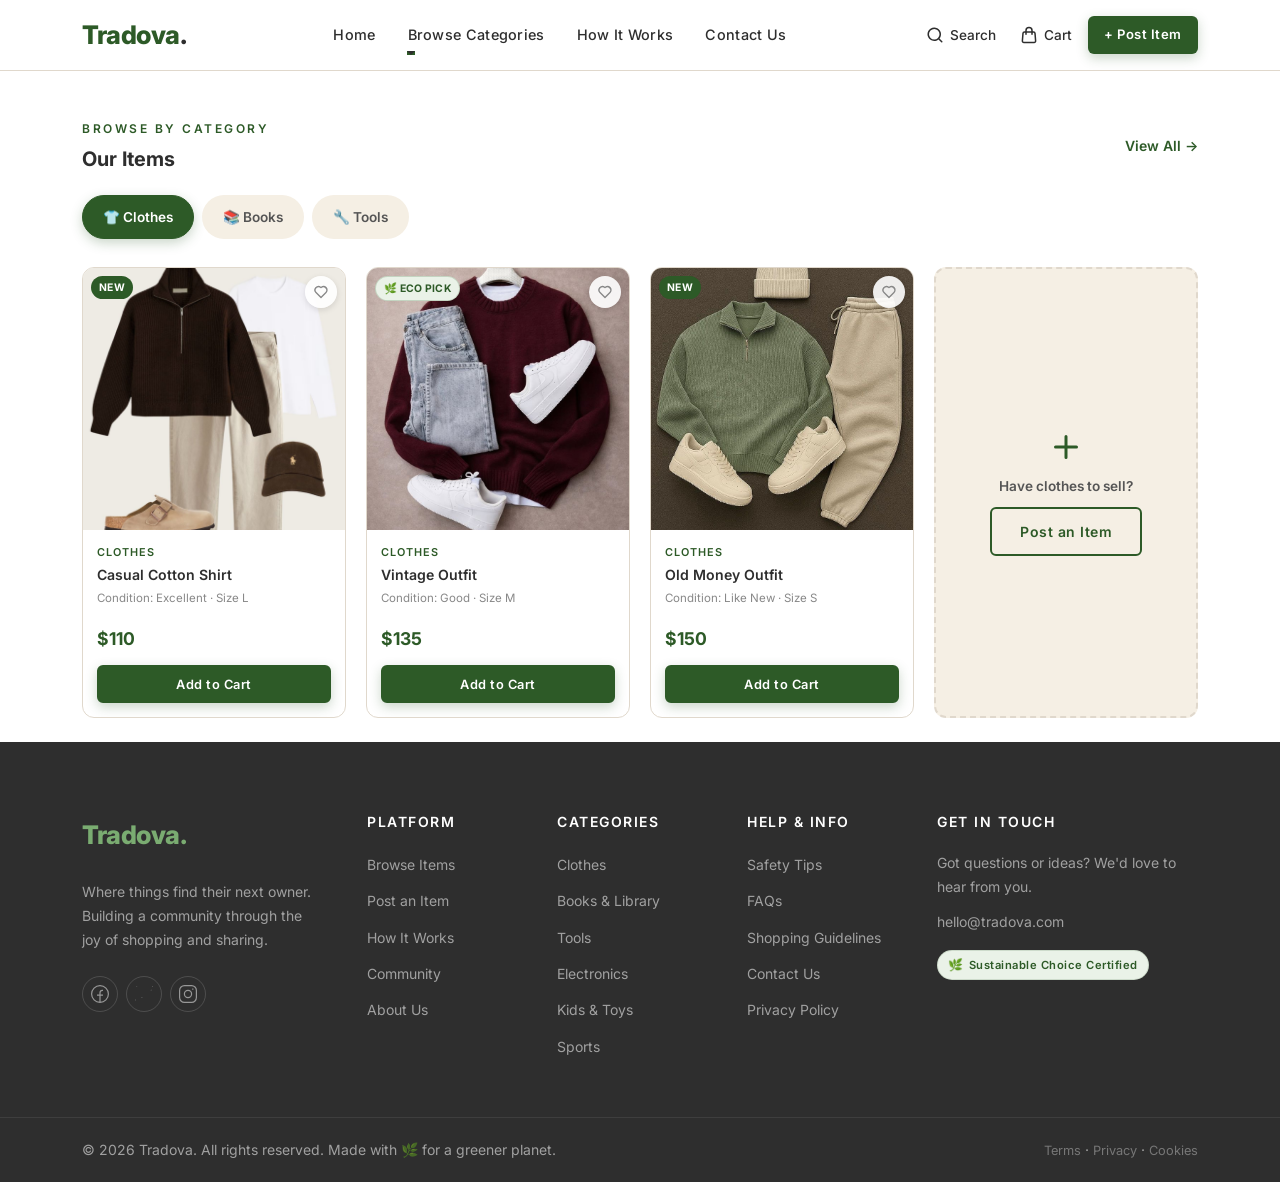
==== items.html @ 7592e333 "." ====
<!DOCTYPE html>
<html lang="en">

<head>
  <title>Tradova – Where Things Find Their Next Owner</title>
  <meta charset="utf-8">
  <meta http-equiv="X-UA-Compatible" content="IE=edge">
  <meta name="viewport" content="width=device-width, initial-scale=1.0">
  <meta name="format-detection" content="telephone=no">
  <meta name="description"
    content="Tradova is a community platform for swapping clothes, books, and tools. Don't throw it. Tradova it.">
  <meta name="keywords" content="swap, barter, trade, clothes, books, tools, sustainable, eco, community">
  <meta name="author" content="Tradova">

  <!-- Open Graph -->
  <meta property="og:title" content="Tradova – Where Things Find Their Next Owner">
  <meta property="og:description"
    content="Community-driven platform for swapping items. Reduce waste, save money, find your next favourite thing.">
  <meta property="og:type" content="website">

  <!-- Bootstrap -->
  <link href="https://cdn.jsdelivr.net/npm/bootstrap@5.3.0-alpha3/dist/css/bootstrap.min.css" rel="stylesheet"
    integrity="sha384-KK94CHFLLe+nY2dmCWGMq91rCGa5gtU4mk92HdvYe+M/SXH301p5ILy+dN9+nJOZ" crossorigin="anonymous">

  <!-- Vendor & Swiper -->
  <link rel="stylesheet" type="text/css" href="css/vendor.css">
  <link rel="stylesheet" href="https://cdn.jsdelivr.net/npm/swiper@9/swiper-bundle.min.css" />

  <!-- Google Fonts -->
  <link rel="preconnect" href="https://fonts.googleapis.com">
  <link rel="preconnect" href="https://fonts.gstatic.com" crossorigin>
  <link href="https://fonts.googleapis.com/css2?family=Inter:wght@300;400;500;600;700;800&display=swap"
    rel="stylesheet">

  <!-- Tradova Styles -->
  <link rel="stylesheet" type="text/css" href="style.css">
</head>

<body class="homepage">

  <!-- ===== SVG SPRITE ===== -->
  <svg xmlns="http://www.w3.org/2000/svg" style="display: none;">
    <defs>
      <symbol id="shirt" viewBox="0 0 24 24">
        <path fill="currentColor" d="M11 20H8v-9.5L6.5 13L5 11.5L9 6h6l4 5.5l-1.5 1.5L16 10.5V20h-3v-5h-2v5Z"/>
      </symbol>
      <symbol id="book" viewBox="0 0 24 24">
        <path fill="currentColor" d="M6 22q-.825 0-1.412-.587T4 20V4q0-.825.588-1.412T6 2h14v16H6q-.425 0-.712.288T5 19q0 .425.288.713T6 20h14v2H6Z"/>
      </symbol>
      <symbol id="tool" viewBox="0 0 24 24">
        <path fill="currentColor" d="M19.92 12.08L15 17L12.58 14.58L10 17.17v2.83l-4 4l-4-4l4-4h2.83l2.59-2.59L8.92 10.92a4.986 4.986 0 0 1-5.63-7.55A4.978 4.978 0 0 1 10.92 4.08l-2 2L10 7.17l1.08-1.08l2 2l-2 2l3.42 3.42l4.92-4.92A4.986 4.986 0 0 1 20.63 2.08a4.978 4.978 0 0 1-5.55 7.55l2 2l1.08-1.08l2 2l-1.08 1.08l2 2l-1.16 1.16Z"/>
      </symbol>
      <symbol id="instagram" viewBox="0 0 15 15">
        <path fill="none" stroke="currentColor"
          d="M11 3.5h1M4.5.5h6a4 4 0 0 1 4 4v6a4 4 0 0 1-4 4h-6a4 4 0 0 1-4-4v-6a4 4 0 0 1 4-4Zm3 10a3 3 0 1 1 0-6a3 3 0 0 1 0 6Z" />
      </symbol>
      <symbol id="facebook" viewBox="0 0 15 15">
        <path fill="none" stroke="currentColor"
          d="M7.5 14.5a7 7 0 1 1 0-14a7 7 0 0 1 0 14Zm0 0v-8a2 2 0 0 1 2-2h.5m-5 4h5" />
      </symbol>
      <symbol id="twitter" viewBox="0 0 15 15">
        <path fill="currentColor"
          d="m14.478 1.5.5-.033a.5.5 0 0 0-.871-.301l.371.334Zm-.498 2.959a.5.5 0 1 0-1 0h1Zm-6.49.082h-.5h.5Zm0 .959h.5h-.5Zm-6.99 7V12a.5.5 0 0 0-.278.916L.5 12.5Zm.998-11 .469-.175a.5.5 0 0 0-.916-.048l.447.223Zm3.994 9 .354.353a.5.5 0 0 0-.195-.827l-.159.474Z" />
      </symbol>
      <symbol id="heart" viewBox="0 0 24 24">
        <path fill="currentColor"
          d="M20.16 4.61A6.27 6.27 0 0 0 12 4a6.27 6.27 0 0 0-8.16 9.48l7.45 7.45a1 1 0 0 0 1.42 0l7.45-7.45a6.27 6.27 0 0 0 0-8.87Zm-1.41 7.46L12 18.81l-6.75-6.74a4.28 4.28 0 0 1 3-7.3a4.25 4.25 0 0 1 3 1.25a1 1 0 0 0 1.42 0a4.27 4.27 0 0 1 6 6.05Z" />
      </symbol>
      <symbol id="search" viewBox="0 0 24 24">
        <path fill="currentColor"
          d="M21.71 20.29L18 16.61A9 9 0 1 0 16.61 18l3.68 3.68a1 1 0 0 0 1.42 0a1 1 0 0 0 0-1.39ZM11 18a7 7 0 1 1 7-7a7 7 0 0 1-7 7Z" />
      </symbol>
      <symbol id="user" viewBox="0 0 24 24">
        <path fill="currentColor"
          d="M15.71 12.71a6 6 0 1 0-7.42 0a10 10 0 0 0-6.22 8.18a1 1 0 0 0 2 .22a8 8 0 0 1 15.9 0a1 1 0 0 0 1 .89h.11a1 1 0 0 0 .88-1.1a10 10 0 0 0-6.25-8.19ZM12 12a4 4 0 1 1 4-4a4 4 0 0 1-4 4Z" />
      </symbol>
      <symbol id="message" viewBox="0 0 24 24">
        <path fill="currentColor"
          d="M19 2H5a3 3 0 0 0-3 3v14a3 3 0 0 0 3 3h14a3 3 0 0 0 3-3V5a3 3 0 0 0-3-3Zm1 17a1 1 0 0 1-1 1H5a1 1 0 0 1-1-1V5a1 1 0 0 1 1-1h14a1 1 0 0 1 1 1Zm-5-9H9a1 1 0 0 0 0 2h6a1 1 0 0 0 0-2Zm-3 4H9a1 1 0 0 0 0 2h3a1 1 0 0 0 0-2Z" />
      </symbol>
      <symbol id="home" viewBox="0 0 24 24">
        <path fill="currentColor"
          d="M10 19v-5h4v5c0 .55.45 1 1 1h3c.55 0 1-.45 1-1v-7h1.7c.46 0 .68-.57.33-.87L12.67 3.6c-.38-.34-.96-.34-1.34 0l-8.36 7.53c-.34.3-.13.87.33.87H5v7c0 .55.45 1 1 1h3c.55 0 1-.45 1-1Z" />
      </symbol>
      <symbol id="plus" viewBox="0 0 24 24">
        <path fill="currentColor"
          d="M19 11h-6V5a1 1 0 0 0-2 0v6H5a1 1 0 0 0 0 2h6v6a1 1 0 0 0 2 0v-6h6a1 1 0 0 0 0-2Z" />
      </symbol>
      <symbol id="arrow-left" viewBox="0 0 24 24">
        <path fill="currentColor"
          d="M17 11H9.41l3.3-3.29a1 1 0 1 0-1.42-1.42l-5 5a1 1 0 0 0-.21.33a1 1 0 0 0 0 .76a1 1 0 0 0 .21.33l5 5a1 1 0 0 0 1.42 0a1 1 0 0 0 0-1.42L9.41 13H17a1 1 0 0 0 0-2Z" />
      </symbol>
      <symbol id="arrow-right" viewBox="0 0 24 24">
        <path fill="currentColor"
          d="M17.92 11.62a1 1 0 0 0-.21-.33l-5-5a1 1 0 0 0-1.42 1.42l3.3 3.29H7a1 1 0 0 0 0 2h7.59l-3.3 3.29a1 1 0 0 0 0 1.42a1 1 0 0 0 1.42 0l5-5a1 1 0 0 0 .21-.33a1 1 0 0 0 0-.76Z" />
      </symbol>
      <symbol id="leaf" viewBox="0 0 24 24">
        <path fill="currentColor"
          d="M17 8C8 10 5.9 16.17 3.82 19.9a1 1 0 0 0 1.72 1 19.57 19.57 0 0 1 1.47-2.88C8.18 15.9 10.38 14 15 14c0 0-5 1-7 4 0 0 9-1 11-9 0 0-1 6-7 8 0 0 9-1 9-10S17 8 17 8Z" />
      </symbol>
      <symbol id="recycle" viewBox="0 0 24 24">
        <path fill="currentColor"
          d="M12 2C6.48 2 2 6.48 2 12s4.48 10 10 10 10-4.48 10-10S17.52 2 12 2zm-1 14H9l3-3.5L9 9h2l2 2.5L11 9h2l3 3.5-3 3.5h-2l2-2.5L11 16z" />
      </symbol>
      <symbol id="swap" viewBox="0 0 24 24">
        <path fill="currentColor" d="M7 16V4m0 0L3 8m4-4l4 4M17 8v12m0 0l4-4m-4 4l-4-4" stroke="currentColor"
          stroke-width="2" stroke-linecap="round" stroke-linejoin="round" fill="none" />
      </symbol>
      <symbol id="check" viewBox="0 0 24 24">
        <path fill="currentColor"
          d="M18.71 7.21a1 1 0 0 0-1.42 0l-7.45 7.46l-3.13-3.14A1 1 0 1 0 5.29 13l3.84 3.84a1 1 0 0 0 1.42 0l8.16-8.16a1 1 0 0 0 0-1.47Z" />
      </symbol>
      <symbol id="play" viewBox="0 0 24 24">
        <path fill="currentColor"
          d="M5.669 4.76a1.469 1.469 0 0 1 2.04-1.177c1.062.454 3.442 1.533 6.462 3.276c3.021 1.744 5.146 3.267 6.069 3.958c.788.591.79 1.763.001 2.356c-.914.687-3.013 2.19-6.07 3.956c-3.06 1.766-5.412 2.832-6.464 3.28c-.906.387-1.92-.2-2.038-1.177c-.138-1.142-.396-3.735-.396-7.237c0-3.5.257-6.092.396-7.235Z" />
      </symbol>
      <symbol id="star-solid" viewBox="0 0 15 15">
        <path fill="currentColor"
          d="M7.953 3.788a.5.5 0 0 0-.906 0L6.08 5.85l-2.154.33a.5.5 0 0 0-.283.843l1.574 1.613l-.373 2.284a.5.5 0 0 0 .736.518l1.92-1.063l1.921 1.063a.5.5 0 0 0 .736-.519l-.373-2.283l1.574-1.613a.5.5 0 0 0-.283-.844L8.921 5.85l-.968-2.062Z" />
      </symbol>
      <symbol id="calendar" viewBox="0 0 24 24">
        <path fill="currentColor"
          d="M19 4h-2V3a1 1 0 0 0-2 0v1H9V3a1 1 0 0 0-2 0v1H5a3 3 0 0 0-3 3v12a3 3 0 0 0 3 3h14a3 3 0 0 0 3-3V7a3 3 0 0 0-3-3Zm1 15a1 1 0 0 1-1 1H5a1 1 0 0 1-1-1v-7h16Zm0-9H4V7a1 1 0 0 1 1-1h2v1a1 1 0 0 0 2 0V6h6v1a1 1 0 0 0 2 0V6h2a1 1 0 0 1 1 1Z" />
      </symbol>
      <symbol id="gift" viewBox="0 0 24 24">
        <g fill="none" stroke="currentColor" stroke-linecap="round" stroke-linejoin="round" stroke-width="2">
          <rect width="18" height="14" x="3" y="8" rx="2" />
          <path d="M12 5a3 3 0 1 0-3 3m6 0a3 3 0 1 0-3-3m0 0v17m9-7H3" />
        </g>
      </symbol>
      <symbol id="arrow-cycle" viewBox="0 0 24 24">
        <g fill="none" stroke="currentColor" stroke-linecap="round" stroke-linejoin="round" stroke-width="2">
          <path
            d="M22 12c0 6-4.39 10-9.806 10C7.792 22 4.24 19.665 3 16m-1-4C2 6 6.39 2 11.806 2C16.209 2 19.76 4.335 21 8" />
          <path d="m7 17l-4-1l-1 4M17 7l4 1l1-4" />
        </g>
      </symbol>
      <symbol id="shopping-bag" viewBox="0 0 24 24">
        <g fill="none" stroke="currentColor" stroke-linecap="round" stroke-linejoin="round" stroke-width="2">
          <path
            d="M3.977 9.84A2 2 0 0 1 5.971 8h12.058a2 2 0 0 1 1.994 1.84l.803 10A2 2 0 0 1 18.833 22H5.167a2 2 0 0 1-1.993-2.16l.803-10Z" />
          <path d="M16 11V6a4 4 0 0 0-4-4v0a4 4 0 0 0-4 4v5" />
        </g>
      </symbol>
    </defs>
  </svg>

  <!-- ===== PRELOADER ===== -->
  <div class="preloader"></div>

  <!-- ===== SEARCH POPUP ===== -->
  <div class="search-popup" id="searchPopup">
    <div class="search-popup-container">
      <form role="search" method="get" class="form-group" action="">
        <input type="search" id="search-form" class="form-control border-0 border-bottom"
          placeholder="What are you looking to buy today?" value="" name="s" />
        <button type="submit" class="search-submit border-0 position-absolute bg-transparent"
          style="top:50%;right:0;transform:translateY(-50%);">
          <svg width="22" height="22" viewBox="0 0 24 24">
            <use xlink:href="#search"></use>
          </svg>
        </button>
      </form>
      <h5 class="cat-list-title">Browse Categories</h5>
      <ul class="cat-list">
        <li class="cat-list-item"><a href="#" title="Apparel">clothes</a></li>
        <li class="cat-list-item"><a href="#" title="Books">Books</a></li>
        <li class="cat-list-item"><a href="#" title="Tools">Tools</a></li>
        <li class="cat-list-item"><a href="#" title="Electronics">Electronics</a></li>
        <li class="cat-list-item"><a href="#" title="Kids">Kids</a></li>
        <li class="cat-list-item"><a href="#" title="Sports">Sports</a></li>
      </ul>
    </div>
  </div>

  <!-- ===== SHOPPING CART PANEL ===== -->
  <div class="offcanvas offcanvas-end" data-bs-scroll="true" tabindex="-1" id="offcanvasCart" aria-labelledby="cartLabel">
    <div class="offcanvas-header border-bottom">
      <div>
        <h5 class="mb-0" id="cartLabel" style="font-weight:700;color:#2E2E2E;">My Cart</h5>
        <p style="font-size:0.75rem;color:#888;margin:2px 0 0;">Items you've added</p>
      </div>
      <button type="button" class="btn-close" data-bs-dismiss="offcanvas" aria-label="Close"></button>
    </div>
    <div class="offcanvas-body d-flex flex-column" style="gap:0;">

      <!-- Empty state -->
      <div id="cart-empty" style="flex:1;display:flex;flex-direction:column;align-items:center;justify-content:center;text-align:center;padding:2rem;">
        <div style="width:64px;height:64px;background:#EAF2E8;border-radius:50%;display:flex;align-items:center;justify-content:center;margin-bottom:1rem;">
          <svg width="28" height="28" viewBox="0 0 24 24" style="color:#2D5A27;"><use xlink:href="#shopping-bag"></use></svg>
        </div>
        <p style="font-weight:600;color:#2E2E2E;margin:0;">Your cart is empty</p>
        <p style="font-size:0.85rem;color:#888;margin-top:0.25rem;">Add items from the listings below</p>
      </div>

      <!-- Cart items list -->
      <ul class="list-group mb-3" id="cart-items-list" style="display:none;"></ul>

      <!-- Cart footer -->
      <div id="cart-footer" style="display:none;border-top:1px solid #E0D8CC;padding-top:1rem;margin-top:auto;">
        <div class="d-flex justify-content-between align-items-center mb-3">
          <span style="font-weight:600;color:#2E2E2E;font-size:0.95rem;">Total</span>
          <span id="cart-total" style="font-weight:700;color:#2D5A27;font-size:1.1rem;">$0.00</span>
        </div>
        <button class="btn btn-primary w-100" id="checkout-btn">Proceed to Checkout</button>
        <button class="btn btn-beige w-100 mt-2" id="clear-cart-btn">Clear Cart</button>
      </div>
    </div>
  </div>

  <!-- ===== NAVBAR ===== -->
  <nav class="navbar navbar-expand-lg" id="mainNav">
    <div class="container">
      <div class="row justify-content-between align-items-center w-100 g-0">

        <!-- Logo -->
        <div class="col-auto">
          <a class="navbar-brand" href="index.html" aria-label="Tradova Home">
            Tradova<span>.</span>
          </a>
        </div>

        <!-- Mobile: right-side icons + toggler -->
        <div class="col-auto d-flex d-lg-none align-items-center gap-2">
          <button class="nav-action-btn" id="searchBtn" aria-label="Search">
            <svg width="20" height="20" viewBox="0 0 24 24">
              <use xlink:href="#search"></use>
            </svg>
          </button>
          <button class="nav-action-btn" data-bs-toggle="offcanvas" data-bs-target="#offcanvasCart"
            aria-controls="offcanvasCart" aria-label="Cart">
            <svg width="20" height="20" viewBox="0 0 24 24">
              <use xlink:href="#shopping-bag"></use>
            </svg>
            <span id="cart-count-mobile" style="background:#2D5A27;color:white;border-radius:99px;padding:0 5px;font-size:0.65rem;font-weight:700;display:none;">0</span>
          </button>
          <button class="navbar-toggler border-0" type="button" data-bs-toggle="offcanvas"
            data-bs-target="#offcanvasNavbar" aria-controls="offcanvasNavbar" aria-label="Toggle navigation">
            <span class="navbar-toggler-icon"></span>
          </button>
        </div>

        <!-- Desktop nav links -->
        <div class="col-auto d-none d-lg-block">
          <div class="offcanvas offcanvas-end" tabindex="-1" id="offcanvasNavbar"
            aria-labelledby="offcanvasNavbarLabel">
            <div class="offcanvas-header">
              <h5 class="offcanvas-title" id="offcanvasNavbarLabel">Tradova</h5>
              <button type="button" class="btn-close" data-bs-dismiss="offcanvas" aria-label="Close"></button>
            </div>
            <div class="offcanvas-body">
              <ul class="navbar-nav justify-content-center flex-grow-1 gap-1 gap-lg-4">
                <li class="nav-item">
                  <a class="nav-link active" href="index.html#billboard" id="nav-home">Home</a>
                </li>
                <li class="nav-item dropdown">
                  <a class="nav-link dropdown-toggle" href="index.html#categories" id="dropdownBrowse" data-bs-toggle="dropdown"
                    aria-haspopup="true" aria-expanded="false">Browse Categories</a>
                  <ul class="dropdown-menu" aria-labelledby="dropdownBrowse">
                    <li><a href="#products" class="dropdown-item" onclick="document.getElementById('tab-clothes')?.click()"><svg width="16" height="16" viewBox="0 0 24 24" class="me-2"><use xlink:href="#shirt"></use></svg>Clothes</a></li>
                    <li><a href="#products" class="dropdown-item" onclick="document.getElementById('tab-books')?.click()"><svg width="16" height="16" viewBox="0 0 24 24" class="me-2"><use xlink:href="#book"></use></svg>Books</a></li>
                    <li><a href="#products" class="dropdown-item" onclick="document.getElementById('tab-tools')?.click()"><svg width="16" height="16" viewBox="0 0 24 24" class="me-2"><use xlink:href="#tool"></use></svg>Tools</a></li>
                  </ul>
                </li>
                <li class="nav-item">
                  <a class="nav-link" href="index.html#how-it-works" id="nav-how">How It Works</a>
                </li>
                <li class="nav-item">
                  <a class="nav-link" href="#footer" id="nav-about">Contact Us</a>
                </li>
              </ul>
            </div>
          </div>
        </div>

        <!-- Desktop: Nav Actions -->
        <div class="col-auto d-none d-lg-flex align-items-center gap-2">
          <button class="nav-action-btn" id="searchBtnDesktop" aria-label="Search items">
            <svg width="18" height="18" viewBox="0 0 24 24">
              <use xlink:href="#search"></use>
            </svg>
            Search
          </button>
          <button class="nav-action-btn" data-bs-toggle="offcanvas" data-bs-target="#offcanvasCart"
            aria-controls="offcanvasCart" aria-label="Cart">
            <svg width="18" height="18" viewBox="0 0 24 24">
              <use xlink:href="#shopping-bag"></use>
            </svg>
            Cart <span id="cart-count-badge"
              style="background:#2D5A27;color:white;border-radius:99px;padding:1px 7px;font-size:0.65rem;font-weight:700;display:none;">0</span>
          </button>

          <button class="btn btn-primary btn-sm" id="post-item-nav-btn" data-bs-toggle="modal" data-bs-target="#postItemModal"
            style="font-size:0.82rem;padding:8px 16px;min-height:38px;border:none;">
            + Post Item
          </button>
        </div>

      </div>
    </div>
  </nav>

  <!-- ======================================================
       PRODUCTS — TABBED GRID
  ======================================================= -->
  <section id="products" class="products-section py-5">
    <div class="container">

      <!-- Header -->
      <div class="section-header-row mb-4" data-aos="fade-up">
        <div>
          <span class="section-label">Browse by Category</span>
          <h4 class="mb-0">Our Items</h4>
        </div>
        <a href="#" class="btn-link" id="view-all-products-btn">View All</a>
      </div>

      <!-- Category Tabs -->
      <div class="product-tabs" data-aos="fade-up" data-aos-delay="80">
        <button class="product-tab active" data-tab="clothes" id="tab-clothes">👕 Clothes</button>
        <button class="product-tab" data-tab="books" id="tab-books">📚 Books</button>
        <button class="product-tab" data-tab="tools" id="tab-tools">🔧 Tools</button>
      </div>

      <!-- ── CLOTHES ── -->
      <div class="products-grid tab-content active" id="tab-content-clothes" data-aos="fade-up" data-aos-delay="120">
        <div class="product-card">
          <div class="product-card-img">
            <img src="images/Clothes/banner-image-1.jpg" alt="Clothes item 1">
            <button class="btn-icon btn-wishlist" aria-label="Save"><svg width="16" height="16" viewBox="0 0 24 24"><use xlink:href="#heart"></use></svg></button>
            <span class="item-badge">New</span>
          </div>
          <div class="product-card-body">
            <span class="item-category">Clothes</span>
            <h6 class="product-title">Casual Cotton Shirt</h6>
            <span class="item-condition">Condition: Excellent · Size L</span>
            <strong style="color:var(--color-green); font-size: 1.1rem; margin: 0.25rem 0 0.5rem; display: block;">$110</strong>
            <button class="btn btn-primary btn-sm w-100 add-to-cart-btn"
              data-name="Casual Cotton Shirt" data-category="Clothes" data-price="110"
              data-img="images/Clothes/banner-image-1.jpg">Add to Cart</button>
          </div>
        </div>

        <div class="product-card">
          <div class="product-card-img">
            <img src="images/Clothes/1cecf33ee0278c3bf6f7718e0228cd1a.jpg" alt="Clothes item 2">
            <button class="btn-icon btn-wishlist" aria-label="Save"><svg width="16" height="16" viewBox="0 0 24 24"><use xlink:href="#heart"></use></svg></button>
            <span class="item-badge eco">🌿 Eco Pick</span>
          </div>
          <div class="product-card-body">
            <span class="item-category">Clothes</span>
            <h6 class="product-title">Vintage Outfit</h6>
            <span class="item-condition">Condition: Good · Size M</span>
            <strong style="color:var(--color-green); font-size: 1.1rem; margin: 0.25rem 0 0.5rem; display: block;">$135</strong>
            <button class="btn btn-primary btn-sm w-100 add-to-cart-btn"
              data-name="Vintage Jacket" data-category="Clothes" data-price="135"
              data-img="images/Clothes/1cecf33ee0278c3bf6f7718e0228cd1a.jpg">Add to Cart</button>
          </div>
        </div>

        <div class="product-card">
          <div class="product-card-img">
            <img src="images/Clothes/6b15f3ded429f410e5475d7496b6fc37.jpg" alt="Clothes item 3">
            <button class="btn-icon btn-wishlist" aria-label="Save"><svg width="16" height="16" viewBox="0 0 24 24"><use xlink:href="#heart"></use></svg></button>
            <span class="item-badge">New</span>
          </div>
          <div class="product-card-body">
            <span class="item-category">Clothes</span>
            <h6 class="product-title"> Old Money Outfit</h6>
            <span class="item-condition">Condition: Like New · Size S</span>
            <strong style="color:var(--color-green); font-size: 1.1rem; margin: 0.25rem 0 0.5rem; display: block;">$150</strong>
            <button class="btn btn-primary btn-sm w-100 add-to-cart-btn"
              data-name="Linen Summer Dress" data-category="Clothes" data-price="150"
              data-img="images/Clothes/6b15f3ded429f410e5475d7496b6fc37.jpg">Add to Cart</button>
          </div>
        </div>

        <!-- Placeholder 4th card so grid looks full on desktop -->
        <div class="product-card product-card-cta">
          <div class="product-card-cta-inner">
            <svg width="36" height="36" viewBox="0 0 24 24" style="color:#2D5A27;"><use xlink:href="#plus"></use></svg>
            <p>Have clothes to sell?</p>
            <button class="btn btn-outline-tradova btn-sm" data-bs-toggle="modal" data-bs-target="#postItemModal">Post an Item</button>
          </div>
        </div>
      </div>

      <!-- ── BOOKS ── -->
      <div class="products-grid tab-content" id="tab-content-books">
        <div class="product-card">
          <div class="product-card-img">
            <img src="images/Books/8a7b1700538f90df9c53ba5b1328aaca.jpg" alt="Book 1">
            <button class="btn-icon btn-wishlist" aria-label="Save"><svg width="16" height="16" viewBox="0 0 24 24"><use xlink:href="#heart"></use></svg></button>
            <span class="item-badge">New</span>
          </div>
          <div class="product-card-body">
            <span class="item-category">Books</span>
            <h6 class="product-title">Forest Collection</h6>
            <span class="item-condition">Condition: Very Good</span>
            <strong style="color:var(--color-green); font-size: 1.1rem; margin: 0.25rem 0 0.5rem; display: block;">$45</strong>
            <button class="btn btn-primary btn-sm w-100 add-to-cart-btn"
              data-name="Novel Collection" data-category="Books" data-price="45"
              data-img="images/Books/8a7b1700538f90df9c53ba5b1328aaca.jpg">Add to Cart</button>
          </div>
        </div>

        <div class="product-card">
          <div class="product-card-img">
            <img src="images/Books/8d2bea04d7ee666ab74e47084cf707ad.jpg" alt="Book 2">
            <button class="btn-icon btn-wishlist" aria-label="Save"><svg width="16" height="16" viewBox="0 0 24 24"><use xlink:href="#heart"></use></svg></button>
            <span class="item-badge eco">🌿 Eco Pick</span>
          </div>
          <div class="product-card-body">
            <span class="item-category">Books</span>
            <h6 class="product-title">Self-Development Book</h6>
            <span class="item-condition">Condition: Like New</span>
            <strong style="color:var(--color-green); font-size: 1.1rem; margin: 0.25rem 0 0.5rem; display: block;">$60</strong>
            <button class="btn btn-primary btn-sm w-100 add-to-cart-btn"
              data-name="Self-Development Book" data-category="Books" data-price="60"
              data-img="images/Books/8d2bea04d7ee666ab74e47084cf707ad.jpg">Add to Cart</button>
          </div>
        </div>

        <div class="product-card">
          <div class="product-card-img">
            <img src="images/Books/96c3980f6c14c046ad3f231dc15efd3d.jpg" alt="Book 3">
            <button class="btn-icon btn-wishlist" aria-label="Save"><svg width="16" height="16" viewBox="0 0 24 24"><use xlink:href="#heart"></use></svg></button>
            <span class="item-badge">New</span>
          </div>
          <div class="product-card-body">
            <span class="item-category">Books</span>
            <h6 class="product-title">Science &amp; Tech Book</h6>
            <span class="item-condition">Condition: Good</span>
            <strong style="color:var(--color-green); font-size: 1.1rem; margin: 0.25rem 0 0.5rem; display: block;">$75</strong>
            <button class="btn btn-primary btn-sm w-100 add-to-cart-btn"
              data-name="Science &amp; Tech Book" data-category="Books" data-price="75"
              data-img="images/Books/96c3980f6c14c046ad3f231dc15efd3d.jpg">Add to Cart</button>
          </div>
        </div>

        <div class="product-card">
          <div class="product-card-img">
            <img src="images/Books/eeee75a2f49b7beb0973bcd413a7eb3e.jpg" alt="Book 4">
            <button class="btn-icon btn-wishlist" aria-label="Save"><svg width="16" height="16" viewBox="0 0 24 24"><use xlink:href="#heart"></use></svg></button>
            <span class="item-badge eco">🌿 Eco Pick</span>
          </div>
          <div class="product-card-body">
            <span class="item-category">Books</span>
            <h6 class="product-title">Classic Literature</h6>
            <span class="item-condition">Condition: Excellent</span>
            <strong style="color:var(--color-green); font-size: 1.1rem; margin: 0.25rem 0 0.5rem; display: block;">$85</strong>
            <button class="btn btn-primary btn-sm w-100 add-to-cart-btn"
              data-name="Classic Literature" data-category="Books" data-price="85"
              data-img="images/Books/eeee75a2f49b7beb0973bcd413a7eb3e.jpg">Add to Cart</button>
          </div>
        </div>
      </div>

      <!-- ── TOOLS ── -->
      <div class="products-grid tab-content" id="tab-content-tools">
        <div class="product-card">
          <div class="product-card-img">
            <img src="images/Tools/156983079a9a76b99fc12772160a8067.jpg" alt="Tool 1">
            <button class="btn-icon btn-wishlist" aria-label="Save"><svg width="16" height="16" viewBox="0 0 24 24"><use xlink:href="#heart"></use></svg></button>
            <span class="item-badge">New</span>
          </div>
          <div class="product-card-body">
            <span class="item-category">Tools</span>
            <h6 class="product-title">Color Set</h6>
            <span class="item-condition">Condition: Good · Full set</span>
            <strong style="color:var(--color-green); font-size: 1.1rem; margin: 0.25rem 0 0.5rem; display: block;">$45</strong>
            <button class="btn btn-primary btn-sm w-100 add-to-cart-btn"
              data-name="Power Drill Set" data-category="Tools" data-price="45"
              data-img="images/Tools/156983079a9a76b99fc12772160a8067.jpg">Add to Cart</button>
          </div>
        </div>

        <div class="product-card">
          <div class="product-card-img">
            <img src="images/Tools/1a271b3b1334a9a48001ad1451d41a19.jpg" alt="Tool 2">
            <button class="btn-icon btn-wishlist" aria-label="Save"><svg width="16" height="16" viewBox="0 0 24 24"><use xlink:href="#heart"></use></svg></button>
            <span class="item-badge eco">🌿 Eco Pick</span>
          </div>
          <div class="product-card-body">
            <span class="item-category">Tools</span>
            <h6 class="product-title">Black Tool Kit</h6>
            <span class="item-condition">Condition: Very Good</span>
            <strong style="color:var(--color-green); font-size: 1.1rem; margin: 0.25rem 0 0.5rem; display: block;">$35</strong>
            <button class="btn btn-primary btn-sm w-100 add-to-cart-btn"
              data-name="Garden Tool Kit" data-category="Tools" data-price="35"
              data-img="images/Tools/1a271b3b1334a9a48001ad1451d41a19.jpg">Add to Cart</button>
          </div>
        </div>

        <div class="product-card">
          <div class="product-card-img">
            <img src="images/Tools/9ed20412d0cdce6373d62769cbff9c6d.jpg" alt="Tool 3">
            <button class="btn-icon btn-wishlist" aria-label="Save"><svg width="16" height="16" viewBox="0 0 24 24"><use xlink:href="#heart"></use></svg></button>
            <span class="item-badge">New</span>
          </div>
          <div class="product-card-body">
            <span class="item-category">Tools</span>
            <h6 class="product-title">Painting Tools Set</h6>
            <span class="item-condition">Condition: Excellent</span>
            <strong style="color:var(--color-green); font-size: 1.1rem; margin: 0.25rem 0 0.5rem; display: block;">$55</strong>
            <button class="btn btn-primary btn-sm w-100 add-to-cart-btn"
              data-name="Measuring Tools Set" data-category="Tools" data-price="55"
              data-img="images/Tools/9ed20412d0cdce6373d62769cbff9c6d.jpg">Add to Cart</button>
          </div>
        </div>

        <div class="product-card">
          <div class="product-card-img">
            <img src="images/Tools/f4cf67eb78d9202698ffabce0858c4ad.jpg" alt="Tool 4">
            <button class="btn-icon btn-wishlist" aria-label="Save"><svg width="16" height="16" viewBox="0 0 24 24"><use xlink:href="#heart"></use></svg></button>
            <span class="item-badge eco">🌿 Eco Pick</span>
          </div>
          <div class="product-card-body">
            <span class="item-category">Tools</span>
            <h6 class="product-title">White Tool Kit</h6>
            <span class="item-condition">Condition: Good · Used twice</span>
            <strong style="color:var(--color-green); font-size: 1.1rem; margin: 0.25rem 0 0.5rem; display: block;">$70</strong>
            <button class="btn btn-primary btn-sm w-100 add-to-cart-btn"
              data-name="Electric Sander" data-category="Tools" data-price="70"
              data-img="images/Tools/f4cf67eb78d9202698ffabce0858c4ad.jpg">Add to Cart</button>
          </div>
        </div>
      </div>

    </div>
  </section>
  <!-- ======================================================
       FOOTER
  ======================================================= -->
  <footer id="footer">
    <div class="container">
      <div class="row d-flex flex-wrap justify-content-between py-5 g-4">

        <!-- Brand -->
        <div class="col-md-3 col-sm-6">
          <div class="footer-menu footer-menu-001">
            <div class="footer-intro mb-4">
              <a href="index.html" class="footer-brand" id="footer-logo">Tradova.</a>
            </div>
            <p style="max-width:240px;">Where things find their next owner. Building a community through the joy of
              shopping and sharing.</p>
            <div class="social-links mt-4">
              <ul class="list-unstyled d-flex flex-wrap gap-2">
                <li><a href="#" id="social-fb" aria-label="Facebook">
                    <svg width="18" height="18" viewBox="0 0 15 15">
                      <use xlink:href="#facebook"></use>
                    </svg>
                  </a></li>
                <li><a href="#" id="social-tw" aria-label="Twitter/X">
                    <svg width="18" height="18" viewBox="0 0 15 15">
                      <use xlink:href="#twitter"></use>
                    </svg>
                  </a></li>
                <li><a href="#" id="social-ig" aria-label="Instagram">
                    <svg width="18" height="18" viewBox="0 0 15 15">
                      <use xlink:href="#instagram"></use>
                    </svg>
                  </a></li>
              </ul>
            </div>
          </div>
        </div>

        <!-- Quick Links -->
        <div class="col-md-2 col-sm-6">
          <div class="footer-menu footer-menu-002">
            <h5 class="widget-title">Platform</h5>
            <ul class="menu-list border-animation-left">
              <li class="menu-item"><a href="#" id="footer-browse">Browse Items</a></li>
              <li class="menu-item"><a href="#" id="footer-post" data-bs-toggle="modal" data-bs-target="#postItemModal">Post an Item</a></li>
              <li class="menu-item"><a href="#" id="footer-how">How It Works</a></li>
              <li class="menu-item"><a href="#" id="footer-community">Community</a></li>
              <li class="menu-item"><a href="#" id="footer-about">About Us</a></li>
            </ul>
          </div>
        </div>

        <!-- Categories -->
        <div class="col-md-2 col-sm-6">
          <div class="footer-menu footer-menu-003">
            <h5 class="widget-title">Categories</h5>
            <ul class="menu-list border-animation-left">
              <li class="menu-item"><a href="#" id="footer-cat-apparel">Clothes</a></li>
              <li class="menu-item"><a href="#" id="footer-cat-books">Books &amp; Library</a></li>
              <li class="menu-item"><a href="#" id="footer-cat-tools">Tools</a></li>
              <li class="menu-item"><a href="#" id="footer-cat-electronics">Electronics</a></li>
              <li class="menu-item"><a href="#" id="footer-cat-kids">Kids &amp; Toys</a></li>
              <li class="menu-item"><a href="#" id="footer-cat-sports">Sports</a></li>
            </ul>
          </div>
        </div>

        <!-- Help -->
        <div class="col-md-2 col-sm-6">
          <div class="footer-menu footer-menu-004">
            <h5 class="widget-title">Help &amp; Info</h5>
            <ul class="menu-list border-animation-left">
              <li class="menu-item"><a href="#" id="footer-safety">Safety Tips</a></li>
              <li class="menu-item"><a href="#" id="footer-faq">FAQs</a></li>
              <li class="menu-item"><a href="#" id="footer-guidelines">Shopping Guidelines</a></li>
              <li class="menu-item"><a href="#" id="footer-contact">Contact Us</a></li>
              <li class="menu-item"><a href="#" id="footer-privacy">Privacy Policy</a></li>
            </ul>
          </div>
        </div>

        <!-- Contact -->
        <div class="col-md-3 col-sm-6">
          <div class="footer-menu footer-menu-005">
            <h5 class="widget-title">Get In Touch</h5>
            <p>Got questions or ideas? We'd love to hear from you.</p>
            <p style="margin-top:0.75rem;">
              <a href="mailto:hello@tradova.com" id="footer-email">hello@tradova.com</a>
            </p>
            <div class="eco-badge mt-3" style="display:inline-flex;">Sustainable Choice Certified</div>
          </div>
        </div>

      </div>
    </div>

    <!-- Footer Bottom -->
    <div class="footer-bottom">
      <div class="container">
        <div class="row align-items-center">
          <div class="col-md-6">
            <p>© 2026 Tradova. All rights reserved. Made with 🌿 for a greener planet.</p>
          </div>
          <div class="col-md-6 text-md-end">
            <p>
              <a href="#" id="footer-terms" style="color:rgba(255,255,255,0.35);font-size:0.8rem;">Terms</a> ·
              <a href="#" id="footer-privacy-link" style="color:rgba(255,255,255,0.35);font-size:0.8rem;">Privacy</a> ·
              <a href="#" id="footer-cookies" style="color:rgba(255,255,255,0.35);font-size:0.8rem;">Cookies</a>
            </p>
          </div>
        </div>
      </div>
    </div>
  </footer>

  <!-- ======================================================
       MOBILE BOTTOM NAVIGATION BAR
  ======================================================= -->
  <nav class="mobile-bottom-nav" id="mobileBottomNav" aria-label="Mobile navigation">
    <a href="index.html" class="mobile-nav-item active" id="mob-nav-home" aria-label="Home">
      <svg viewBox="0 0 24 24">
        <use xlink:href="#home"></use>
      </svg>
      <span>Home</span>
    </a>
    <button class="mobile-nav-item post-btn" id="mob-nav-post" data-bs-toggle="modal" data-bs-target="#postItemModal" aria-label="Post an Item" style="border:none;background:transparent;">
      <div class="post-icon-wrap">
        <svg viewBox="0 0 24 24" width="22" height="22">
          <use xlink:href="#plus"></use>
        </svg>
      </div>
      <span>Post</span>
    </button>
    <button class="mobile-nav-item" id="mob-nav-cart" data-bs-toggle="offcanvas" data-bs-target="#offcanvasCart"
      aria-label="My Cart">
      <svg viewBox="0 0 24 24">
        <use xlink:href="#shopping-bag"></use>
      </svg>
      <span>Cart</span>
    </button>
    <a href="index.html#categories" class="mobile-nav-item" id="mob-nav-categories" aria-label="Categories">
      <svg viewBox="0 0 24 24" fill="none" stroke="currentColor" stroke-width="2" stroke-linecap="round" stroke-linejoin="round">
        <rect x="3" y="3" width="7" height="7"></rect>
        <rect x="14" y="3" width="7" height="7"></rect>
        <rect x="14" y="14" width="7" height="7"></rect>
        <rect x="3" y="14" width="7" height="7"></rect>
      </svg>
      <span>Categories</span>
    </a>
    <a href="items.html" class="mobile-nav-item" id="mob-nav-products" aria-label="Products">
      <svg viewBox="0 0 24 24">
        <use xlink:href="#gift"></use>
      </svg>
      <span>Products</span>
    </a>
  </nav>

  <!-- ======================================================
       SCRIPTS
  ======================================================= -->
  <!-- ===== POST ITEM MODAL ===== -->
  <div class="modal fade" id="postItemModal" tabindex="-1" aria-labelledby="postItemModalLabel" aria-hidden="true">
    <div class="modal-dialog modal-dialog-centered">
      <div class="modal-content" style="border-radius: 16px;">
        <div class="modal-header border-0 pb-0">
          <h5 class="modal-title" id="postItemModalLabel" style="font-weight: 700;">Post an Item</h5>
          <button type="button" class="btn-close" data-bs-dismiss="modal" aria-label="Close"></button>
        </div>
        <div class="modal-body">
          <form id="postItemForm">
            <div class="mb-3">
              <label for="postItemName" class="form-label" style="font-weight: 600; font-size: 0.9rem;">Product Name</label>
              <input type="text" class="form-control" id="postItemName" required placeholder="e.g. Vintage Jacket">
            </div>
            <div class="mb-3">
              <label for="postItemCondition" class="form-label" style="font-weight: 600; font-size: 0.9rem;">Condition</label>
              <select class="form-select" id="postItemCondition" required>
                <option value="" disabled selected>Select condition</option>
                <option value="New">New</option>
                <option value="Like New">Like New</option>
                <option value="Excellent">Excellent</option>
                <option value="Good">Good</option>
                <option value="Fair">Fair</option>
              </select>
            </div>
            <div class="mb-3">
              <label for="postItemPrice" class="form-label" style="font-weight: 600; font-size: 0.9rem;">Price</label>
              <input type="text" class="form-control" id="postItemPrice" required placeholder="e.g. $25 (or Trade)">
            </div>
            <div class="mb-4">
              <label for="postItemCategory" class="form-label" style="font-weight: 600; font-size: 0.9rem;">Category</label>
              <select class="form-select" id="postItemCategory" required>
                <option value="" disabled selected>Select category</option>
                <option value="Clothes">Clothes</option>
                <option value="Books">Books</option>
                <option value="Tools">Tools</option>
                <option value="Electronics">Electronics</option>
                <option value="Kids & Toys">Kids & Toys</option>
                <option value="Sports">Sports</option>
                <option value="Other">Other</option>
              </select>
            </div>
            <div class="mb-4">
              <label for="postItemImage" class="form-label" style="font-weight: 600; font-size: 0.9rem;">Product Image</label>
              <input type="file" class="form-control" id="postItemImage" accept="image/*" required>
            </div>
            <button type="submit" class="btn btn-primary w-100 py-2">Post Item</button>
          </form>
        </div>
      </div>
    </div>
  </div>

  <!-- ===== CHECKOUT MODAL ===== -->
  <div class="modal fade" id="checkoutModal" tabindex="-1" aria-labelledby="checkoutModalLabel" aria-hidden="true">
    <div class="modal-dialog modal-dialog-centered">
      <div class="modal-content" style="border-radius: 16px;">
        <div class="modal-header border-0 pb-0">
          <h5 class="modal-title" id="checkoutModalLabel" style="font-weight: 700;">Checkout</h5>
          <button type="button" class="btn-close" data-bs-dismiss="modal" aria-label="Close"></button>
        </div>
        <div class="modal-body">
          <form id="checkoutForm">
            <div class="mb-3">
              <label for="checkoutGov" class="form-label" style="font-weight: 600; font-size: 0.9rem;">Governorate / City</label>
              <input type="text" class="form-control" id="checkoutGov" required placeholder="e.g. Cairo">
            </div>
            <div class="mb-3">
              <label for="checkoutStreet" class="form-label" style="font-weight: 600; font-size: 0.9rem;">Street</label>
              <input type="text" class="form-control" id="checkoutStreet" required placeholder="e.g. 15 Talaat Harb St">
            </div>
            <div class="mb-3">
              <label for="checkoutHouse" class="form-label" style="font-weight: 600; font-size: 0.9rem;">House / Apartment No.</label>
              <input type="text" class="form-control" id="checkoutHouse" required placeholder="e.g. Building 12, Apt 4">
            </div>
            <div class="mb-4">
              <div class="alert alert-info d-flex align-items-center mb-0" role="alert" style="background-color: #EAF2E8; color: #2D5A27; border: none; border-radius: 8px;">
                <svg width="24" height="24" viewBox="0 0 24 24" fill="currentColor" class="me-2"><path d="M12 2a10 10 0 1 0 10 10A10 10 0 0 0 12 2Zm-1 15h-2v-2h2Zm0-4h-2V7h2Z"/></svg>
                <div>
                  <strong>Payment Method:</strong> Cash on Delivery
                </div>
              </div>
            </div>
            <button type="submit" class="btn btn-primary w-100 py-2">Complete Order</button>
          </form>
        </div>
      </div>
    </div>
  </div>

  <!-- ===== SUCCESS SUCCESS MODAL ===== -->
  <div class="modal fade" id="successModal" tabindex="-1" aria-labelledby="successModalLabel" aria-hidden="true">
    <div class="modal-dialog modal-dialog-centered modal-sm">
      <div class="modal-content text-center p-4" style="border-radius: 16px;">
        <div class="mb-3 d-flex justify-content-center">
          <div style="width: 72px; height: 72px; background: #EAF2E8; border-radius: 50%; display: flex; align-items: center; justify-content: center;">
            <svg width="40" height="40" viewBox="0 0 24 24" style="color: #2D5A27;"><use xlink:href="#check"></use></svg>
          </div>
        </div>
        <h4 style="font-weight: 700; color: #2E2E2E;">Order Requested!</h4>
        <p style="color: #888; font-size: 0.9rem;">Your order has been placed successfully. Thank you!</p>
        <button type="button" class="btn btn-primary w-100 mt-2" data-bs-dismiss="modal">Done</button>
      </div>
    </div>
  </div>

  <!-- ===== POST ITEM SUCCESS MODAL ===== -->
  <div class="modal fade" id="postSuccessModal" tabindex="-1" aria-labelledby="postSuccessModalLabel" aria-hidden="true">
    <div class="modal-dialog modal-dialog-centered modal-sm">
      <div class="modal-content text-center p-4" style="border-radius: 16px;">
        <div class="mb-3 d-flex justify-content-center">
          <div style="width: 72px; height: 72px; background: #EAF2E8; border-radius: 50%; display: flex; align-items: center; justify-content: center;">
            <svg width="40" height="40" viewBox="0 0 24 24" style="color: #2D5A27;"><use xlink:href="#check"></use></svg>
          </div>
        </div>
        <h4 style="font-weight: 700; color: #2E2E2E;">Item Submitted!</h4>
        <p style="color: #888; font-size: 0.9rem;">Product posted successfully! It is currently being reviewed by the admin.</p>
        <button type="button" class="btn btn-primary w-100 mt-2" data-bs-dismiss="modal">Done</button>
      </div>
    </div>
  </div>


  <script src="js/jquery.min.js"></script>
  <script src="js/plugins.js"></script>
  <script src="js/SmoothScroll.js"></script>
  <script src="https://cdn.jsdelivr.net/npm/bootstrap@5.3.0-alpha3/dist/js/bootstrap.bundle.min.js"
    integrity="sha384-ENjdO4Dr2bkBIFxQpeoTz1HIcje39Wm4jDKdf19U8gI4ddQ3GYNS7NTKfAdVQSZe"
    crossorigin="anonymous"></script>
  <script src="https://cdn.jsdelivr.net/npm/swiper@9/swiper-bundle.min.js"></script>
  <script src="js/script.min.js"></script>

  <script>
    // ── Preloader ───────────────────────────────────────────
    window.addEventListener('load', () => {
      setTimeout(() => {
        document.querySelector('.preloader')?.classList.add('loaded');
      }, 600);
    });

    // ── Navbar scroll shadow ────────────────────────────────
    const nav = document.getElementById('mainNav');
    window.addEventListener('scroll', () => {
      nav?.classList.toggle('scrolled', window.scrollY > 40);
    }, { passive: true });

    // ── Search popup ────────────────────────────────────────
    const popup = document.getElementById('searchPopup');
    const openSearch = () => popup?.classList.add('is-visible');
    const closeSearch = () => popup?.classList.remove('is-visible');

    document.getElementById('searchBtn')?.addEventListener('click', openSearch);
    document.getElementById('searchBtnDesktop')?.addEventListener('click', openSearch);
    document.getElementById('hero-search-btn')?.addEventListener('click', openSearch);

    popup?.addEventListener('click', (e) => {
      if (e.target === popup) closeSearch();
    });
    document.addEventListener('keydown', (e) => {
      if (e.key === 'Escape') closeSearch();
    });

    // ── Mobile bottom nav active state ──────────────────────
    const mobileNavItems = document.querySelectorAll('.mobile-nav-item');
    mobileNavItems.forEach(item => {
      item.addEventListener('click', function (e) {
        if (this.tagName.toLowerCase() === 'button') return; 
        if (this.id === 'mob-nav-categories') {
          // In items.html, it's a link to index.html#categories, let it natively redirect
        }
      });
    });

    // ── Update Active Nav State on Scroll ───────────────────
    function updateActiveNav() {
      const isItemsPage = window.location.pathname.includes('items.html');
      
      const mobHome = document.getElementById('mob-nav-home');
      const mobCat = document.getElementById('mob-nav-categories');
      const mobProd = document.getElementById('mob-nav-products');

      const topHome = document.getElementById('nav-home');
      const topCat = document.getElementById('dropdownBrowse');
      const topHow = document.getElementById('nav-how');
      
      [mobHome, mobCat, mobProd, topHome, topCat, topHow].forEach(el => {
        if(el) el.classList.remove('active');
      });

      if (isItemsPage) {
        if(mobProd) mobProd.classList.add('active');
      } else {
        const sections = document.querySelectorAll('section');
        let current = 'billboard';
        
        sections.forEach(section => {
          const sectionTop = section.offsetTop;
          if (pageYOffset >= (sectionTop - window.innerHeight/3)) {
            current = section.getAttribute('id');
          }
        });

        if (current === 'categories') {
          if(mobCat) mobCat.classList.add('active');
          if(topCat) topCat.classList.add('active');
        } else if (current === 'how-it-works') {
          if(topHow) topHow.classList.add('active');
          if(mobHome) mobHome.classList.add('active'); 
        } else {
          if(topHome) topHome.classList.add('active');
          if(mobHome) mobHome.classList.add('active');
        }
      }
    }

    window.addEventListener('scroll', updateActiveNav, { passive: true });
    window.addEventListener('load', updateActiveNav);
    window.addEventListener('hashchange', updateActiveNav);

    // ── Wishlist / save toggle ───────────────────────────────
    document.querySelectorAll('.btn-icon.btn-wishlist').forEach(btn => {
      btn.addEventListener('click', function (e) {
        e.preventDefault();
        this.classList.toggle('saved');
        const svg = this.querySelector('use');
        if (svg) {
          this.style.color = this.classList.contains('saved') ? '#e74c3c' : '';
        }
      });
    });

    // ── Swiper instances ────────────────────────────────────
    // Main billboard swiper (if present)
    new Swiper('.main-swiper', {
      slidesPerView: 1.2,
      spaceBetween: 16,
      loop: true,
      centeredSlides: false,
      grabCursor: true,
      pagination: { el: '.main-swiper .swiper-pagination', clickable: true },
      breakpoints: {
        576: { slidesPerView: 2, spaceBetween: 16 },
        768: { slidesPerView: 3, spaceBetween: 20 },
        992: { slidesPerView: 4, spaceBetween: 24 },
      },
    });

    // Product swipers
    const productSwipers = document.querySelectorAll('.product-swiper');
    productSwipers.forEach(el => {
      const section = el.closest('.product-carousel');
      const prevBtn = section?.querySelector('.icon-arrow-left');
      const nextBtn = section?.querySelector('.icon-arrow-right');

      new Swiper(el, {
        slidesPerView: 1.2,
        spaceBetween: 12,
        loop: true,
        grabCursor: true,
        navigation: {
          prevEl: prevBtn,
          nextEl: nextBtn,
        },
        pagination: { el: el.querySelector('.swiper-pagination'), clickable: true },
        breakpoints: {
          480: { slidesPerView: 2, spaceBetween: 14 },
          768: { slidesPerView: 3, spaceBetween: 16 },
          992: { slidesPerView: 4, spaceBetween: 20 },
          1200: { slidesPerView: 4, spaceBetween: 24 },
        },
      });
    });

    // ── CART LOGIC ────────────────────────────────────────
    const cart = [];

    function updateCartUI() {
      const list = document.getElementById('cart-items-list');
      const empty = document.getElementById('cart-empty');
      const footer = document.getElementById('cart-footer');
      const badge = document.getElementById('cart-count-badge');
      const badgeMob = document.getElementById('cart-count-mobile');
      const totalEl = document.getElementById('cart-total');

      list.innerHTML = '';

      if (cart.length === 0) {
        empty.style.display = 'flex';
        list.style.display = 'none';
        footer.style.display = 'none';
        badge.style.display = 'none';
        if (badgeMob) badgeMob.style.display = 'none';
        return;
      }

      empty.style.display = 'none';
      list.style.display = 'block';
      footer.style.display = 'block';
      badge.style.display = 'inline';
      badge.textContent = cart.length;
      if (badgeMob) { badgeMob.style.display = 'inline'; badgeMob.textContent = cart.length; }

      let totalAmount = 0;
      cart.forEach((item, idx) => {
        if (item.price) totalAmount += parseFloat(item.price);
        const li = document.createElement('li');
        li.className = 'list-group-item';
        li.style.cssText = 'border:none;border-bottom:1px solid #E0D8CC;padding:0.75rem 0;';
        li.innerHTML = `
          <div class="d-flex gap-3 align-items-center">
            <img src="${item.img}" alt="${item.name}" style="width:52px;height:52px;object-fit:cover;border-radius:8px;flex-shrink:0;">
            <div style="flex:1;min-width:0;">
              <div class="d-flex justify-content-between">
                <p style="font-size:0.85rem;font-weight:600;color:#2E2E2E;margin:0;white-space:nowrap;overflow:hidden;text-overflow:ellipsis;">${item.name}</p>
                <span style="font-size:0.85rem;font-weight:700;color:#2D5A27;">$${item.price || '0.00'}</span>
              </div>
              <p style="font-size:0.75rem;color:#888;margin:2px 0 0;">${item.category}</p>
            </div>
            <button class="btn-close" style="font-size:0.6rem;flex-shrink:0;" aria-label="Remove" data-idx="${idx}"></button>
          </div>`;
        li.querySelector('.btn-close').addEventListener('click', function() {
          cart.splice(+this.dataset.idx, 1);
          updateCartUI();
        });
        list.appendChild(li);
      });

      totalEl.textContent = '$' + totalAmount.toFixed(2);
    }

    // Wire up all Add to Cart buttons (present + future via delegation)
    document.addEventListener('click', function(e) {
      const btn = e.target.closest('.add-to-cart-btn');
      if (!btn) return;
      e.preventDefault();
      const item = {
        name: btn.dataset.name,
        category: btn.dataset.category,
        img: btn.dataset.img,
        price: btn.dataset.price || '0'
      };
      // Prevent duplicates
      if (cart.some(c => c.name === item.name)) {
        btn.textContent = '✓ Added';
        setTimeout(() => btn.textContent = 'Add to Cart', 1500);
        return;
      }
      cart.push(item);
      updateCartUI();
      btn.textContent = '✓ Added';
      setTimeout(() => btn.textContent = 'Add to Cart', 1500);
      // Open cart panel
      const cartEl = document.getElementById('offcanvasCart');
      const bsOffcanvas = bootstrap.Offcanvas.getOrCreateInstance(cartEl);
      bsOffcanvas.show();
    });

    document.getElementById('clear-cart-btn')?.addEventListener('click', () => {
      cart.length = 0;
      updateCartUI();
    });

    // ── PRODUCTS TAB LOGIC ────────────────────────────────
    const tabButtons = document.querySelectorAll('.product-tab');
    const tabContents = document.querySelectorAll('.tab-content');

    tabButtons.forEach(btn => {
      btn.addEventListener('click', () => {
        // Remove active class from all buttons and contents
        tabButtons.forEach(b => b.classList.remove('active'));
        tabContents.forEach(c => c.classList.remove('active'));

        // Add active class to clicked button
        btn.classList.add('active');

        // Show corresponding content based on data-tab attribute
        const currentTab = btn.getAttribute('data-tab');
        document.getElementById(`tab-content-${currentTab}`).classList.add('active');
        
        // When tab is clicked, reset any search filters
        document.querySelectorAll('.product-card:not(.product-card-cta)').forEach(card => card.style.display = 'block');
      });
    });

    // ── CATEGORY CLICK SCROLL LOGIC ────────────────────────
    const catMappings = {
      'cat-apparel': 'tab-clothes',
      'cat-books': 'tab-books',
      'cat-tools': 'tab-tools'
    };
    Object.keys(catMappings).forEach(catId => {
      const catEl = document.getElementById(catId);
      if (catEl) {
        catEl.style.cursor = 'pointer';
        catEl.addEventListener('click', (e) => {
          e.preventDefault();
          document.getElementById('products').scrollIntoView({ behavior: 'smooth' });
          const tabId = catMappings[catId];
          document.getElementById(tabId)?.click();
        });
      }
    });

    // ── SEARCH LOGIC ───────────────────────────────────────
    function performSearch(query) {
      if (!query) return;
      query = query.toLowerCase().trim();
      
      const popup = document.getElementById('searchPopup');
      if (popup) popup.classList.remove('is-visible');
      
      document.getElementById('products')?.scrollIntoView({ behavior: 'smooth' });
      
      const allCards = document.querySelectorAll('.product-card:not(.product-card-cta)');
      let firstMatchFound = false;
      
      allCards.forEach(card => {
        const title = card.querySelector('.product-title')?.innerText.toLowerCase() || '';
        const cat = card.querySelector('.item-category')?.innerText.toLowerCase() || '';
        
        if (title.includes(query) || cat.includes(query)) {
          card.style.display = 'block';
          if (!firstMatchFound) {
            firstMatchFound = true;
            // Activate the tab for the first matching item
            const parentTab = card.closest('.tab-content');
            if (parentTab && !parentTab.classList.contains('active')) {
               const tabId = parentTab.id.replace('tab-content-', 'tab-');
               document.getElementById(tabId)?.click();
            }
          }
        } else {
          card.style.display = 'none';
        }
      });
    }

    document.getElementById('hero-search-btn')?.addEventListener('click', () => {
      performSearch(document.getElementById('hero-search-input').value);
    });
    
    document.getElementById('hero-search-input')?.addEventListener('keypress', (e) => {
      if(e.key === 'Enter') performSearch(e.target.value);
    });

    document.querySelector('#searchPopup form')?.addEventListener('submit', (e) => {
      e.preventDefault();
      performSearch(document.getElementById('search-form').value);
    });

    // ── POST ITEM LOGIC ────────────────────────────
    document.getElementById('postItemForm')?.addEventListener('submit', function(e) {
      e.preventDefault();
      // Logic for storing item goes here...
      
      // Close modal and reset form
      const modalInstance = bootstrap.Modal.getInstance(document.getElementById('postItemModal'));
      if(modalInstance) modalInstance.hide();
      this.reset();
      
      // Show success modal
      let postSuccessModal = bootstrap.Modal.getInstance(document.getElementById('postSuccessModal'));
      if(!postSuccessModal) postSuccessModal = new bootstrap.Modal(document.getElementById('postSuccessModal'));
      postSuccessModal.show();
    });

    // ── CHECKOUT MODAL LOGIC ────────────────────────────────
    document.getElementById('checkout-btn')?.addEventListener('click', function(e) {
      e.preventDefault();
      if(cart.length === 0) return;
      
      // Hide cart offcanvas
      const cartEl = document.getElementById('offcanvasCart');
      const bsOffcanvas = bootstrap.Offcanvas.getInstance(cartEl);
      if(bsOffcanvas) bsOffcanvas.hide();
      
      // Show checkout modal
      let checkoutModal = bootstrap.Modal.getInstance(document.getElementById('checkoutModal'));
      if(!checkoutModal) checkoutModal = new bootstrap.Modal(document.getElementById('checkoutModal'));
      checkoutModal.show();
    });

    document.getElementById('checkoutForm')?.addEventListener('submit', function(e) {
      e.preventDefault();
      
      // Hide checkout modal
      const checkoutModal = bootstrap.Modal.getInstance(document.getElementById('checkoutModal'));
      if(checkoutModal) checkoutModal.hide();
      
      // Show success modal
      let successModal = bootstrap.Modal.getInstance(document.getElementById('successModal'));
      if(!successModal) successModal = new bootstrap.Modal(document.getElementById('successModal'));
      successModal.show();
      
      // Clear cart
      cart.length = 0;
      updateCartUI();
      this.reset();
    });
  </script>

  <script>
    // Handle tab or search selection on page load
    window.addEventListener('DOMContentLoaded', () => {
      const urlParams = new URLSearchParams(window.location.search);
      const search = urlParams.get('search');
      if (search) {
        document.getElementById('search-form').value = search;
        if (typeof performSearch === 'function') performSearch(search);
      } else {
        const tab = urlParams.get('tab');
        if (tab) {
          const tabBtn = document.getElementById(tab);
          if (tabBtn) tabBtn.click();
        }
      }
    });
  </script>
</body>

</html>
---- css/vendor.css ----
/*
- Jarallax
- Chocolat
*/

/*--------------------------------------------------------------
/** Jarallax
--------------------------------------------------------------*/
.jarallax {
  position: relative;
  z-index: 0;
  min-height: 420px;
}

.jarallax>.jarallax-img {
  position: absolute;
  object-fit: cover;
  top: 0;
  left: 0;
  width: 100%;
  height: 100%;
  z-index: -1;
}

.jarallax-keep-img {
  position: relative;
  z-index: 0;
}

.jarallax-keep-img>.jarallax-img {
  position: relative;
  display: block;
  max-width: 100%;
  height: auto;
  z-index: -100;
}


/*--------------------------------------------------------------
/** Colorbox Lightbox
--------------------------------------------------------------*/
/*
    Colorbox Core Style:
    The following CSS is consistent between example themes and should not be altered.
*/
#colorbox, #cboxOverlay, #cboxWrapper{position:absolute; top:0; left:0; z-index:9999; overflow:hidden; -webkit-transform: translate3d(0,0,0);}
#cboxWrapper {max-width:none;}
#cboxOverlay{position:fixed; width:100%; height:100%;}
#cboxMiddleLeft, #cboxBottomLeft{clear:left;}
#cboxContent{position:relative;}
#cboxLoadedContent{overflow:auto; -webkit-overflow-scrolling: touch;}
#cboxTitle{margin:0;}
#cboxLoadingOverlay, #cboxLoadingGraphic{position:absolute; top:0; left:0; width:100%; height:100%;}
#cboxPrevious, #cboxNext, #cboxClose, #cboxSlideshow{cursor:pointer;}
.cboxPhoto{float:left; margin:auto; border:0; display:block; max-width:none; -ms-interpolation-mode:bicubic;}
.cboxIframe{width:100%; height:100%; display:block; border:0; padding:0; margin:0;}
#colorbox, #cboxContent, #cboxLoadedContent{box-sizing:content-box; -moz-box-sizing:content-box; -webkit-box-sizing:content-box;}

/* 
    User Style:
    Change the following styles to modify the appearance of Colorbox.  They are
    ordered & tabbed in a way that represents the nesting of the generated HTML.
*/
#cboxOverlay{background:#000;}
#colorbox{outline:0;}
#cboxContent{margin-top:20px;background:#000;}
.cboxIframe{background:#fff;}
#cboxError{padding:50px; border:1px solid #ccc;}
#cboxLoadedContent{border:5px solid #000; background:#fff;}
#cboxTitle{position:absolute; top:-20px; left:0; color:#ccc;}
#cboxCurrent{position:absolute; top:-20px; right:0px; color:#ccc;}
#cboxLoadingGraphic{background:url(../images/colorbox/loading.gif) no-repeat center center;}

/* these elements are buttons, and may need to have additional styles reset to avoid unwanted base styles */
#cboxPrevious, #cboxNext, #cboxSlideshow, #cboxClose {border:0; padding:0; margin:0; overflow:visible; width:auto; background:none; }

/* avoid outlines on :active (mouseclick), but preserve outlines on :focus (tabbed navigating) */
#cboxPrevious:active, #cboxNext:active, #cboxSlideshow:active, #cboxClose:active {outline:0;}

#cboxSlideshow{position:absolute; top:-20px; right:90px; color:#fff;}
#cboxPrevious{position:absolute; top:50%; left:5px; margin-top:-32px; background:url(../images/colorbox/controls.png) no-repeat top left; width:28px; height:65px; text-indent:-9999px;}
#cboxPrevious:hover{background-position:bottom left;}
#cboxNext{position:absolute; top:50%; right:5px; margin-top:-32px; background:url(../images/colorbox/controls.png) no-repeat top right; width:28px; height:65px; text-indent:-9999px;}
#cboxNext:hover{background-position:bottom right;}
#cboxClose{position:absolute; top:5px; right:5px; display:block; background:url(../images/colorbox/controls.png) no-repeat top center; width:38px; height:19px; text-indent:-9999px;}
#cboxClose:hover{background-position:bottom center;}


/* AOS  */

[data-aos][data-aos][data-aos-duration="50"],body[data-aos-duration="50"] [data-aos]{transition-duration:50ms}[data-aos][data-aos][data-aos-delay="50"],body[data-aos-delay="50"] [data-aos]{transition-delay:0}[data-aos][data-aos][data-aos-delay="50"].aos-animate,body[data-aos-delay="50"] [data-aos].aos-animate{transition-delay:50ms}[data-aos][data-aos][data-aos-duration="100"],body[data-aos-duration="100"] [data-aos]{transition-duration:.1s}[data-aos][data-aos][data-aos-delay="100"],body[data-aos-delay="100"] [data-aos]{transition-delay:0}[data-aos][data-aos][data-aos-delay="100"].aos-animate,body[data-aos-delay="100"] [data-aos].aos-animate{transition-delay:.1s}[data-aos][data-aos][data-aos-duration="150"],body[data-aos-duration="150"] [data-aos]{transition-duration:.15s}[data-aos][data-aos][data-aos-delay="150"],body[data-aos-delay="150"] [data-aos]{transition-delay:0}[data-aos][data-aos][data-aos-delay="150"].aos-animate,body[data-aos-delay="150"] [data-aos].aos-animate{transition-delay:.15s}[data-aos][data-aos][data-aos-duration="200"],body[data-aos-duration="200"] [data-aos]{transition-duration:.2s}[data-aos][data-aos][data-aos-delay="200"],body[data-aos-delay="200"] [data-aos]{transition-delay:0}[data-aos][data-aos][data-aos-delay="200"].aos-animate,body[data-aos-delay="200"] [data-aos].aos-animate{transition-delay:.2s}[data-aos][data-aos][data-aos-duration="250"],body[data-aos-duration="250"] [data-aos]{transition-duration:.25s}[data-aos][data-aos][data-aos-delay="250"],body[data-aos-delay="250"] [data-aos]{transition-delay:0}[data-aos][data-aos][data-aos-delay="250"].aos-animate,body[data-aos-delay="250"] [data-aos].aos-animate{transition-delay:.25s}[data-aos][data-aos][data-aos-duration="300"],body[data-aos-duration="300"] [data-aos]{transition-duration:.3s}[data-aos][data-aos][data-aos-delay="300"],body[data-aos-delay="300"] [data-aos]{transition-delay:0}[data-aos][data-aos][data-aos-delay="300"].aos-animate,body[data-aos-delay="300"] [data-aos].aos-animate{transition-delay:.3s}[data-aos][data-aos][data-aos-duration="350"],body[data-aos-duration="350"] [data-aos]{transition-duration:.35s}[data-aos][data-aos][data-aos-delay="350"],body[data-aos-delay="350"] [data-aos]{transition-delay:0}[data-aos][data-aos][data-aos-delay="350"].aos-animate,body[data-aos-delay="350"] [data-aos].aos-animate{transition-delay:.35s}[data-aos][data-aos][data-aos-duration="400"],body[data-aos-duration="400"] [data-aos]{transition-duration:.4s}[data-aos][data-aos][data-aos-delay="400"],body[data-aos-delay="400"] [data-aos]{transition-delay:0}[data-aos][data-aos][data-aos-delay="400"].aos-animate,body[data-aos-delay="400"] [data-aos].aos-animate{transition-delay:.4s}[data-aos][data-aos][data-aos-duration="450"],body[data-aos-duration="450"] [data-aos]{transition-duration:.45s}[data-aos][data-aos][data-aos-delay="450"],body[data-aos-delay="450"] [data-aos]{transition-delay:0}[data-aos][data-aos][data-aos-delay="450"].aos-animate,body[data-aos-delay="450"] [data-aos].aos-animate{transition-delay:.45s}[data-aos][data-aos][data-aos-duration="500"],body[data-aos-duration="500"] [data-aos]{transition-duration:.5s}[data-aos][data-aos][data-aos-delay="500"],body[data-aos-delay="500"] [data-aos]{transition-delay:0}[data-aos][data-aos][data-aos-delay="500"].aos-animate,body[data-aos-delay="500"] [data-aos].aos-animate{transition-delay:.5s}[data-aos][data-aos][data-aos-duration="550"],body[data-aos-duration="550"] [data-aos]{transition-duration:.55s}[data-aos][data-aos][data-aos-delay="550"],body[data-aos-delay="550"] [data-aos]{transition-delay:0}[data-aos][data-aos][data-aos-delay="550"].aos-animate,body[data-aos-delay="550"] [data-aos].aos-animate{transition-delay:.55s}[data-aos][data-aos][data-aos-duration="600"],body[data-aos-duration="600"] [data-aos]{transition-duration:.6s}[data-aos][data-aos][data-aos-delay="600"],body[data-aos-delay="600"] [data-aos]{transition-delay:0}[data-aos][data-aos][data-aos-delay="600"].aos-animate,body[data-aos-delay="600"] [data-aos].aos-animate{transition-delay:.6s}[data-aos][data-aos][data-aos-duration="650"],body[data-aos-duration="650"] [data-aos]{transition-duration:.65s}[data-aos][data-aos][data-aos-delay="650"],body[data-aos-delay="650"] [data-aos]{transition-delay:0}[data-aos][data-aos][data-aos-delay="650"].aos-animate,body[data-aos-delay="650"] [data-aos].aos-animate{transition-delay:.65s}[data-aos][data-aos][data-aos-duration="700"],body[data-aos-duration="700"] [data-aos]{transition-duration:.7s}[data-aos][data-aos][data-aos-delay="700"],body[data-aos-delay="700"] [data-aos]{transition-delay:0}[data-aos][data-aos][data-aos-delay="700"].aos-animate,body[data-aos-delay="700"] [data-aos].aos-animate{transition-delay:.7s}[data-aos][data-aos][data-aos-duration="750"],body[data-aos-duration="750"] [data-aos]{transition-duration:.75s}[data-aos][data-aos][data-aos-delay="750"],body[data-aos-delay="750"] [data-aos]{transition-delay:0}[data-aos][data-aos][data-aos-delay="750"].aos-animate,body[data-aos-delay="750"] [data-aos].aos-animate{transition-delay:.75s}[data-aos][data-aos][data-aos-duration="800"],body[data-aos-duration="800"] [data-aos]{transition-duration:.8s}[data-aos][data-aos][data-aos-delay="800"],body[data-aos-delay="800"] [data-aos]{transition-delay:0}[data-aos][data-aos][data-aos-delay="800"].aos-animate,body[data-aos-delay="800"] [data-aos].aos-animate{transition-delay:.8s}[data-aos][data-aos][data-aos-duration="850"],body[data-aos-duration="850"] [data-aos]{transition-duration:.85s}[data-aos][data-aos][data-aos-delay="850"],body[data-aos-delay="850"] [data-aos]{transition-delay:0}[data-aos][data-aos][data-aos-delay="850"].aos-animate,body[data-aos-delay="850"] [data-aos].aos-animate{transition-delay:.85s}[data-aos][data-aos][data-aos-duration="900"],body[data-aos-duration="900"] [data-aos]{transition-duration:.9s}[data-aos][data-aos][data-aos-delay="900"],body[data-aos-delay="900"] [data-aos]{transition-delay:0}[data-aos][data-aos][data-aos-delay="900"].aos-animate,body[data-aos-delay="900"] [data-aos].aos-animate{transition-delay:.9s}[data-aos][data-aos][data-aos-duration="950"],body[data-aos-duration="950"] [data-aos]{transition-duration:.95s}[data-aos][data-aos][data-aos-delay="950"],body[data-aos-delay="950"] [data-aos]{transition-delay:0}[data-aos][data-aos][data-aos-delay="950"].aos-animate,body[data-aos-delay="950"] [data-aos].aos-animate{transition-delay:.95s}[data-aos][data-aos][data-aos-duration="1000"],body[data-aos-duration="1000"] [data-aos]{transition-duration:1s}[data-aos][data-aos][data-aos-delay="1000"],body[data-aos-delay="1000"] [data-aos]{transition-delay:0}[data-aos][data-aos][data-aos-delay="1000"].aos-animate,body[data-aos-delay="1000"] [data-aos].aos-animate{transition-delay:1s}[data-aos][data-aos][data-aos-duration="1050"],body[data-aos-duration="1050"] [data-aos]{transition-duration:1.05s}[data-aos][data-aos][data-aos-delay="1050"],body[data-aos-delay="1050"] [data-aos]{transition-delay:0}[data-aos][data-aos][data-aos-delay="1050"].aos-animate,body[data-aos-delay="1050"] [data-aos].aos-animate{transition-delay:1.05s}[data-aos][data-aos][data-aos-duration="1100"],body[data-aos-duration="1100"] [data-aos]{transition-duration:1.1s}[data-aos][data-aos][data-aos-delay="1100"],body[data-aos-delay="1100"] [data-aos]{transition-delay:0}[data-aos][data-aos][data-aos-delay="1100"].aos-animate,body[data-aos-delay="1100"] [data-aos].aos-animate{transition-delay:1.1s}[data-aos][data-aos][data-aos-duration="1150"],body[data-aos-duration="1150"] [data-aos]{transition-duration:1.15s}[data-aos][data-aos][data-aos-delay="1150"],body[data-aos-delay="1150"] [data-aos]{transition-delay:0}[data-aos][data-aos][data-aos-delay="1150"].aos-animate,body[data-aos-delay="1150"] [data-aos].aos-animate{transition-delay:1.15s}[data-aos][data-aos][data-aos-duration="1200"],body[data-aos-duration="1200"] [data-aos]{transition-duration:1.2s}[data-aos][data-aos][data-aos-delay="1200"],body[data-aos-delay="1200"] [data-aos]{transition-delay:0}[data-aos][data-aos][data-aos-delay="1200"].aos-animate,body[data-aos-delay="1200"] [data-aos].aos-animate{transition-delay:1.2s}[data-aos][data-aos][data-aos-duration="1250"],body[data-aos-duration="1250"] [data-aos]{transition-duration:1.25s}[data-aos][data-aos][data-aos-delay="1250"],body[data-aos-delay="1250"] [data-aos]{transition-delay:0}[data-aos][data-aos][data-aos-delay="1250"].aos-animate,body[data-aos-delay="1250"] [data-aos].aos-animate{transition-delay:1.25s}[data-aos][data-aos][data-aos-duration="1300"],body[data-aos-duration="1300"] [data-aos]{transition-duration:1.3s}[data-aos][data-aos][data-aos-delay="1300"],body[data-aos-delay="1300"] [data-aos]{transition-delay:0}[data-aos][data-aos][data-aos-delay="1300"].aos-animate,body[data-aos-delay="1300"] [data-aos].aos-animate{transition-delay:1.3s}[data-aos][data-aos][data-aos-duration="1350"],body[data-aos-duration="1350"] [data-aos]{transition-duration:1.35s}[data-aos][data-aos][data-aos-delay="1350"],body[data-aos-delay="1350"] [data-aos]{transition-delay:0}[data-aos][data-aos][data-aos-delay="1350"].aos-animate,body[data-aos-delay="1350"] [data-aos].aos-animate{transition-delay:1.35s}[data-aos][data-aos][data-aos-duration="1400"],body[data-aos-duration="1400"] [data-aos]{transition-duration:1.4s}[data-aos][data-aos][data-aos-delay="1400"],body[data-aos-delay="1400"] [data-aos]{transition-delay:0}[data-aos][data-aos][data-aos-delay="1400"].aos-animate,body[data-aos-delay="1400"] [data-aos].aos-animate{transition-delay:1.4s}[data-aos][data-aos][data-aos-duration="1450"],body[data-aos-duration="1450"] [data-aos]{transition-duration:1.45s}[data-aos][data-aos][data-aos-delay="1450"],body[data-aos-delay="1450"] [data-aos]{transition-delay:0}[data-aos][data-aos][data-aos-delay="1450"].aos-animate,body[data-aos-delay="1450"] [data-aos].aos-animate{transition-delay:1.45s}[data-aos][data-aos][data-aos-duration="1500"],body[data-aos-duration="1500"] [data-aos]{transition-duration:1.5s}[data-aos][data-aos][data-aos-delay="1500"],body[data-aos-delay="1500"] [data-aos]{transition-delay:0}[data-aos][data-aos][data-aos-delay="1500"].aos-animate,body[data-aos-delay="1500"] [data-aos].aos-animate{transition-delay:1.5s}[data-aos][data-aos][data-aos-duration="1550"],body[data-aos-duration="1550"] [data-aos]{transition-duration:1.55s}[data-aos][data-aos][data-aos-delay="1550"],body[data-aos-delay="1550"] [data-aos]{transition-delay:0}[data-aos][data-aos][data-aos-delay="1550"].aos-animate,body[data-aos-delay="1550"] [data-aos].aos-animate{transition-delay:1.55s}[data-aos][data-aos][data-aos-duration="1600"],body[data-aos-duration="1600"] [data-aos]{transition-duration:1.6s}[data-aos][data-aos][data-aos-delay="1600"],body[data-aos-delay="1600"] [data-aos]{transition-delay:0}[data-aos][data-aos][data-aos-delay="1600"].aos-animate,body[data-aos-delay="1600"] [data-aos].aos-animate{transition-delay:1.6s}[data-aos][data-aos][data-aos-duration="1650"],body[data-aos-duration="1650"] [data-aos]{transition-duration:1.65s}[data-aos][data-aos][data-aos-delay="1650"],body[data-aos-delay="1650"] [data-aos]{transition-delay:0}[data-aos][data-aos][data-aos-delay="1650"].aos-animate,body[data-aos-delay="1650"] [data-aos].aos-animate{transition-delay:1.65s}[data-aos][data-aos][data-aos-duration="1700"],body[data-aos-duration="1700"] [data-aos]{transition-duration:1.7s}[data-aos][data-aos][data-aos-delay="1700"],body[data-aos-delay="1700"] [data-aos]{transition-delay:0}[data-aos][data-aos][data-aos-delay="1700"].aos-animate,body[data-aos-delay="1700"] [data-aos].aos-animate{transition-delay:1.7s}[data-aos][data-aos][data-aos-duration="1750"],body[data-aos-duration="1750"] [data-aos]{transition-duration:1.75s}[data-aos][data-aos][data-aos-delay="1750"],body[data-aos-delay="1750"] [data-aos]{transition-delay:0}[data-aos][data-aos][data-aos-delay="1750"].aos-animate,body[data-aos-delay="1750"] [data-aos].aos-animate{transition-delay:1.75s}[data-aos][data-aos][data-aos-duration="1800"],body[data-aos-duration="1800"] [data-aos]{transition-duration:1.8s}[data-aos][data-aos][data-aos-delay="1800"],body[data-aos-delay="1800"] [data-aos]{transition-delay:0}[data-aos][data-aos][data-aos-delay="1800"].aos-animate,body[data-aos-delay="1800"] [data-aos].aos-animate{transition-delay:1.8s}[data-aos][data-aos][data-aos-duration="1850"],body[data-aos-duration="1850"] [data-aos]{transition-duration:1.85s}[data-aos][data-aos][data-aos-delay="1850"],body[data-aos-delay="1850"] [data-aos]{transition-delay:0}[data-aos][data-aos][data-aos-delay="1850"].aos-animate,body[data-aos-delay="1850"] [data-aos].aos-animate{transition-delay:1.85s}[data-aos][data-aos][data-aos-duration="1900"],body[data-aos-duration="1900"] [data-aos]{transition-duration:1.9s}[data-aos][data-aos][data-aos-delay="1900"],body[data-aos-delay="1900"] [data-aos]{transition-delay:0}[data-aos][data-aos][data-aos-delay="1900"].aos-animate,body[data-aos-delay="1900"] [data-aos].aos-animate{transition-delay:1.9s}[data-aos][data-aos][data-aos-duration="1950"],body[data-aos-duration="1950"] [data-aos]{transition-duration:1.95s}[data-aos][data-aos][data-aos-delay="1950"],body[data-aos-delay="1950"] [data-aos]{transition-delay:0}[data-aos][data-aos][data-aos-delay="1950"].aos-animate,body[data-aos-delay="1950"] [data-aos].aos-animate{transition-delay:1.95s}[data-aos][data-aos][data-aos-duration="2000"],body[data-aos-duration="2000"] [data-aos]{transition-duration:2s}[data-aos][data-aos][data-aos-delay="2000"],body[data-aos-delay="2000"] [data-aos]{transition-delay:0}[data-aos][data-aos][data-aos-delay="2000"].aos-animate,body[data-aos-delay="2000"] [data-aos].aos-animate{transition-delay:2s}[data-aos][data-aos][data-aos-duration="2050"],body[data-aos-duration="2050"] [data-aos]{transition-duration:2.05s}[data-aos][data-aos][data-aos-delay="2050"],body[data-aos-delay="2050"] [data-aos]{transition-delay:0}[data-aos][data-aos][data-aos-delay="2050"].aos-animate,body[data-aos-delay="2050"] [data-aos].aos-animate{transition-delay:2.05s}[data-aos][data-aos][data-aos-duration="2100"],body[data-aos-duration="2100"] [data-aos]{transition-duration:2.1s}[data-aos][data-aos][data-aos-delay="2100"],body[data-aos-delay="2100"] [data-aos]{transition-delay:0}[data-aos][data-aos][data-aos-delay="2100"].aos-animate,body[data-aos-delay="2100"] [data-aos].aos-animate{transition-delay:2.1s}[data-aos][data-aos][data-aos-duration="2150"],body[data-aos-duration="2150"] [data-aos]{transition-duration:2.15s}[data-aos][data-aos][data-aos-delay="2150"],body[data-aos-delay="2150"] [data-aos]{transition-delay:0}[data-aos][data-aos][data-aos-delay="2150"].aos-animate,body[data-aos-delay="2150"] [data-aos].aos-animate{transition-delay:2.15s}[data-aos][data-aos][data-aos-duration="2200"],body[data-aos-duration="2200"] [data-aos]{transition-duration:2.2s}[data-aos][data-aos][data-aos-delay="2200"],body[data-aos-delay="2200"] [data-aos]{transition-delay:0}[data-aos][data-aos][data-aos-delay="2200"].aos-animate,body[data-aos-delay="2200"] [data-aos].aos-animate{transition-delay:2.2s}[data-aos][data-aos][data-aos-duration="2250"],body[data-aos-duration="2250"] [data-aos]{transition-duration:2.25s}[data-aos][data-aos][data-aos-delay="2250"],body[data-aos-delay="2250"] [data-aos]{transition-delay:0}[data-aos][data-aos][data-aos-delay="2250"].aos-animate,body[data-aos-delay="2250"] [data-aos].aos-animate{transition-delay:2.25s}[data-aos][data-aos][data-aos-duration="2300"],body[data-aos-duration="2300"] [data-aos]{transition-duration:2.3s}[data-aos][data-aos][data-aos-delay="2300"],body[data-aos-delay="2300"] [data-aos]{transition-delay:0}[data-aos][data-aos][data-aos-delay="2300"].aos-animate,body[data-aos-delay="2300"] [data-aos].aos-animate{transition-delay:2.3s}[data-aos][data-aos][data-aos-duration="2350"],body[data-aos-duration="2350"] [data-aos]{transition-duration:2.35s}[data-aos][data-aos][data-aos-delay="2350"],body[data-aos-delay="2350"] [data-aos]{transition-delay:0}[data-aos][data-aos][data-aos-delay="2350"].aos-animate,body[data-aos-delay="2350"] [data-aos].aos-animate{transition-delay:2.35s}[data-aos][data-aos][data-aos-duration="2400"],body[data-aos-duration="2400"] [data-aos]{transition-duration:2.4s}[data-aos][data-aos][data-aos-delay="2400"],body[data-aos-delay="2400"] [data-aos]{transition-delay:0}[data-aos][data-aos][data-aos-delay="2400"].aos-animate,body[data-aos-delay="2400"] [data-aos].aos-animate{transition-delay:2.4s}[data-aos][data-aos][data-aos-duration="2450"],body[data-aos-duration="2450"] [data-aos]{transition-duration:2.45s}[data-aos][data-aos][data-aos-delay="2450"],body[data-aos-delay="2450"] [data-aos]{transition-delay:0}[data-aos][data-aos][data-aos-delay="2450"].aos-animate,body[data-aos-delay="2450"] [data-aos].aos-animate{transition-delay:2.45s}[data-aos][data-aos][data-aos-duration="2500"],body[data-aos-duration="2500"] [data-aos]{transition-duration:2.5s}[data-aos][data-aos][data-aos-delay="2500"],body[data-aos-delay="2500"] [data-aos]{transition-delay:0}[data-aos][data-aos][data-aos-delay="2500"].aos-animate,body[data-aos-delay="2500"] [data-aos].aos-animate{transition-delay:2.5s}[data-aos][data-aos][data-aos-duration="2550"],body[data-aos-duration="2550"] [data-aos]{transition-duration:2.55s}[data-aos][data-aos][data-aos-delay="2550"],body[data-aos-delay="2550"] [data-aos]{transition-delay:0}[data-aos][data-aos][data-aos-delay="2550"].aos-animate,body[data-aos-delay="2550"] [data-aos].aos-animate{transition-delay:2.55s}[data-aos][data-aos][data-aos-duration="2600"],body[data-aos-duration="2600"] [data-aos]{transition-duration:2.6s}[data-aos][data-aos][data-aos-delay="2600"],body[data-aos-delay="2600"] [data-aos]{transition-delay:0}[data-aos][data-aos][data-aos-delay="2600"].aos-animate,body[data-aos-delay="2600"] [data-aos].aos-animate{transition-delay:2.6s}[data-aos][data-aos][data-aos-duration="2650"],body[data-aos-duration="2650"] [data-aos]{transition-duration:2.65s}[data-aos][data-aos][data-aos-delay="2650"],body[data-aos-delay="2650"] [data-aos]{transition-delay:0}[data-aos][data-aos][data-aos-delay="2650"].aos-animate,body[data-aos-delay="2650"] [data-aos].aos-animate{transition-delay:2.65s}[data-aos][data-aos][data-aos-duration="2700"],body[data-aos-duration="2700"] [data-aos]{transition-duration:2.7s}[data-aos][data-aos][data-aos-delay="2700"],body[data-aos-delay="2700"] [data-aos]{transition-delay:0}[data-aos][data-aos][data-aos-delay="2700"].aos-animate,body[data-aos-delay="2700"] [data-aos].aos-animate{transition-delay:2.7s}[data-aos][data-aos][data-aos-duration="2750"],body[data-aos-duration="2750"] [data-aos]{transition-duration:2.75s}[data-aos][data-aos][data-aos-delay="2750"],body[data-aos-delay="2750"] [data-aos]{transition-delay:0}[data-aos][data-aos][data-aos-delay="2750"].aos-animate,body[data-aos-delay="2750"] [data-aos].aos-animate{transition-delay:2.75s}[data-aos][data-aos][data-aos-duration="2800"],body[data-aos-duration="2800"] [data-aos]{transition-duration:2.8s}[data-aos][data-aos][data-aos-delay="2800"],body[data-aos-delay="2800"] [data-aos]{transition-delay:0}[data-aos][data-aos][data-aos-delay="2800"].aos-animate,body[data-aos-delay="2800"] [data-aos].aos-animate{transition-delay:2.8s}[data-aos][data-aos][data-aos-duration="2850"],body[data-aos-duration="2850"] [data-aos]{transition-duration:2.85s}[data-aos][data-aos][data-aos-delay="2850"],body[data-aos-delay="2850"] [data-aos]{transition-delay:0}[data-aos][data-aos][data-aos-delay="2850"].aos-animate,body[data-aos-delay="2850"] [data-aos].aos-animate{transition-delay:2.85s}[data-aos][data-aos][data-aos-duration="2900"],body[data-aos-duration="2900"] [data-aos]{transition-duration:2.9s}[data-aos][data-aos][data-aos-delay="2900"],body[data-aos-delay="2900"] [data-aos]{transition-delay:0}[data-aos][data-aos][data-aos-delay="2900"].aos-animate,body[data-aos-delay="2900"] [data-aos].aos-animate{transition-delay:2.9s}[data-aos][data-aos][data-aos-duration="2950"],body[data-aos-duration="2950"] [data-aos]{transition-duration:2.95s}[data-aos][data-aos][data-aos-delay="2950"],body[data-aos-delay="2950"] [data-aos]{transition-delay:0}[data-aos][data-aos][data-aos-delay="2950"].aos-animate,body[data-aos-delay="2950"] [data-aos].aos-animate{transition-delay:2.95s}[data-aos][data-aos][data-aos-duration="3000"],body[data-aos-duration="3000"] [data-aos]{transition-duration:3s}[data-aos][data-aos][data-aos-delay="3000"],body[data-aos-delay="3000"] [data-aos]{transition-delay:0}[data-aos][data-aos][data-aos-delay="3000"].aos-animate,body[data-aos-delay="3000"] [data-aos].aos-animate{transition-delay:3s}[data-aos][data-aos][data-aos-easing=linear],body[data-aos-easing=linear] [data-aos]{transition-timing-function:cubic-bezier(.25,.25,.75,.75)}[data-aos][data-aos][data-aos-easing=ease],body[data-aos-easing=ease] [data-aos]{transition-timing-function:ease}[data-aos][data-aos][data-aos-easing=ease-in],body[data-aos-easing=ease-in] [data-aos]{transition-timing-function:ease-in}[data-aos][data-aos][data-aos-easing=ease-out],body[data-aos-easing=ease-out] [data-aos]{transition-timing-function:ease-out}[data-aos][data-aos][data-aos-easing=ease-in-out],body[data-aos-easing=ease-in-out] [data-aos]{transition-timing-function:ease-in-out}[data-aos][data-aos][data-aos-easing=ease-in-back],body[data-aos-easing=ease-in-back] [data-aos]{transition-timing-function:cubic-bezier(.6,-.28,.735,.045)}[data-aos][data-aos][data-aos-easing=ease-out-back],body[data-aos-easing=ease-out-back] [data-aos]{transition-timing-function:cubic-bezier(.175,.885,.32,1.275)}[data-aos][data-aos][data-aos-easing=ease-in-out-back],body[data-aos-easing=ease-in-out-back] [data-aos]{transition-timing-function:cubic-bezier(.68,-.55,.265,1.55)}[data-aos][data-aos][data-aos-easing=ease-in-sine],body[data-aos-easing=ease-in-sine] [data-aos]{transition-timing-function:cubic-bezier(.47,0,.745,.715)}[data-aos][data-aos][data-aos-easing=ease-out-sine],body[data-aos-easing=ease-out-sine] [data-aos]{transition-timing-function:cubic-bezier(.39,.575,.565,1)}[data-aos][data-aos][data-aos-easing=ease-in-out-sine],body[data-aos-easing=ease-in-out-sine] [data-aos]{transition-timing-function:cubic-bezier(.445,.05,.55,.95)}[data-aos][data-aos][data-aos-easing=ease-in-quad],body[data-aos-easing=ease-in-quad] [data-aos]{transition-timing-function:cubic-bezier(.55,.085,.68,.53)}[data-aos][data-aos][data-aos-easing=ease-out-quad],body[data-aos-easing=ease-out-quad] [data-aos]{transition-timing-function:cubic-bezier(.25,.46,.45,.94)}[data-aos][data-aos][data-aos-easing=ease-in-out-quad],body[data-aos-easing=ease-in-out-quad] [data-aos]{transition-timing-function:cubic-bezier(.455,.03,.515,.955)}[data-aos][data-aos][data-aos-easing=ease-in-cubic],body[data-aos-easing=ease-in-cubic] [data-aos]{transition-timing-function:cubic-bezier(.55,.085,.68,.53)}[data-aos][data-aos][data-aos-easing=ease-out-cubic],body[data-aos-easing=ease-out-cubic] [data-aos]{transition-timing-function:cubic-bezier(.25,.46,.45,.94)}[data-aos][data-aos][data-aos-easing=ease-in-out-cubic],body[data-aos-easing=ease-in-out-cubic] [data-aos]{transition-timing-function:cubic-bezier(.455,.03,.515,.955)}[data-aos][data-aos][data-aos-easing=ease-in-quart],body[data-aos-easing=ease-in-quart] [data-aos]{transition-timing-function:cubic-bezier(.55,.085,.68,.53)}[data-aos][data-aos][data-aos-easing=ease-out-quart],body[data-aos-easing=ease-out-quart] [data-aos]{transition-timing-function:cubic-bezier(.25,.46,.45,.94)}[data-aos][data-aos][data-aos-easing=ease-in-out-quart],body[data-aos-easing=ease-in-out-quart] [data-aos]{transition-timing-function:cubic-bezier(.455,.03,.515,.955)}[data-aos^=fade][data-aos^=fade]{opacity:0;transition-property:opacity,transform}[data-aos^=fade][data-aos^=fade].aos-animate{opacity:1;transform:translateZ(0)}[data-aos=fade-up]{transform:translate3d(0,100px,0)}[data-aos=fade-down]{transform:translate3d(0,-100px,0)}[data-aos=fade-right]{transform:translate3d(-100px,0,0)}[data-aos=fade-left]{transform:translate3d(100px,0,0)}[data-aos=fade-up-right]{transform:translate3d(-100px,100px,0)}[data-aos=fade-up-left]{transform:translate3d(100px,100px,0)}[data-aos=fade-down-right]{transform:translate3d(-100px,-100px,0)}[data-aos=fade-down-left]{transform:translate3d(100px,-100px,0)}[data-aos^=zoom][data-aos^=zoom]{opacity:0;transition-property:opacity,transform}[data-aos^=zoom][data-aos^=zoom].aos-animate{opacity:1;transform:translateZ(0) scale(1)}[data-aos=zoom-in]{transform:scale(.6)}[data-aos=zoom-in-up]{transform:translate3d(0,100px,0) scale(.6)}[data-aos=zoom-in-down]{transform:translate3d(0,-100px,0) scale(.6)}[data-aos=zoom-in-right]{transform:translate3d(-100px,0,0) scale(.6)}[data-aos=zoom-in-left]{transform:translate3d(100px,0,0) scale(.6)}[data-aos=zoom-out]{transform:scale(1.2)}[data-aos=zoom-out-up]{transform:translate3d(0,100px,0) scale(1.2)}[data-aos=zoom-out-down]{transform:translate3d(0,-100px,0) scale(1.2)}[data-aos=zoom-out-right]{transform:translate3d(-100px,0,0) scale(1.2)}[data-aos=zoom-out-left]{transform:translate3d(100px,0,0) scale(1.2)}[data-aos^=slide][data-aos^=slide]{transition-property:transform}[data-aos^=slide][data-aos^=slide].aos-animate{transform:translateZ(0)}[data-aos=slide-up]{transform:translate3d(0,100%,0)}[data-aos=slide-down]{transform:translate3d(0,-100%,0)}[data-aos=slide-right]{transform:translate3d(-100%,0,0)}[data-aos=slide-left]{transform:translate3d(100%,0,0)}[data-aos^=flip][data-aos^=flip]{backface-visibility:hidden;transition-property:transform}[data-aos=flip-left]{transform:perspective(2500px) rotateY(-100deg)}[data-aos=flip-left].aos-animate{transform:perspective(2500px) rotateY(0)}[data-aos=flip-right]{transform:perspective(2500px) rotateY(100deg)}[data-aos=flip-right].aos-animate{transform:perspective(2500px) rotateY(0)}[data-aos=flip-up]{transform:perspective(2500px) rotateX(-100deg)}[data-aos=flip-up].aos-animate{transform:perspective(2500px) rotateX(0)}[data-aos=flip-down]{transform:perspective(2500px) rotateX(100deg)}[data-aos=flip-down].aos-animate{transform:perspective(2500px) rotateX(0)}
---- style.css ----
/*
  Tradova – Community Swap Platform
  "Where things find their next owner. Don't throw it. Tradova it."
  Design System: Eco-Minimalist, Forest Green + Warm Beige + Crisp White
*/

/* ============================================================
   1. IMPORT FONTS
   ============================================================ */
@import url('https://fonts.googleapis.com/css2?family=Inter:wght@300;400;500;600;700;800&display=swap');

/* ============================================================
   2. CSS VARIABLES / DESIGN TOKENS
   ============================================================ */
:root {
  /* Brand Colors */
  --color-green:        #2D5A27;
  --color-green-light:  #3a7232;
  --color-green-pale:   #EAF2E8;
  --color-green-muted:  #7aac71;
  --color-beige:        #F5EFE4;
  --color-beige-dark:   #E8DFD0;
  --color-white:        #FFFFFF;
  --color-charcoal:     #2E2E2E;
  --color-charcoal-mid: #555555;
  --color-charcoal-soft:#888888;
  --color-border:       #E0D8CC;

  /* Typography */
  --font-body:     'Inter', sans-serif;
  --fw-light:      300;
  --fw-regular:    400;
  --fw-medium:     500;
  --fw-semibold:   600;
  --fw-bold:       700;
  --fw-extrabold:  800;

  /* Spacing */
  --space-xs:  0.5rem;
  --space-sm:  1rem;
  --space-md:  1.5rem;
  --space-lg:  2.5rem;
  --space-xl:  4rem;
  --space-xxl: 6rem;

  /* Radii */
  --radius-sm:  6px;
  --radius-md:  12px;
  --radius-lg:  20px;
  --radius-pill: 999px;

  /* Shadows */
  --shadow-card: 0 2px 16px rgba(45,90,39,0.08);
  --shadow-hover: 0 8px 32px rgba(45,90,39,0.14);
  --shadow-btn:  0 4px 12px rgba(45,90,39,0.25);

  /* Transitions */
  --transition-fast:   0.18s ease;
  --transition-smooth: 0.35s cubic-bezier(0.4,0,0.2,1);

  /* Bootstrap overrides */
  --bs-body-font-family:  var(--font-body);
  --bs-body-font-size:    16px;
  --bs-body-font-weight:  var(--fw-regular);
  --bs-body-line-height:  1.65;
  --bs-body-color:        var(--color-charcoal-mid);
  --bs-link-color:        var(--color-green);
  --bs-link-hover-color:  var(--color-green-light);
  --bs-link-decoration:   none;
  --bs-primary:           var(--color-green);
  --bs-primary-rgb:       45,90,39;
  --bs-light:             var(--color-beige);
  --bs-light-rgb:         245,239,228;
}

/* ============================================================
   3. GLOBAL RESET & BASE
   ============================================================ */
*, *::before, *::after { box-sizing: border-box; }

html { scroll-behavior: smooth; }

body {
  font-family: var(--font-body);
  color: var(--color-charcoal-mid);
  background: var(--color-white);
  -webkit-font-smoothing: antialiased;
  -moz-osx-font-smoothing: grayscale;
  /* Reserve space for mobile bottom nav */
  padding-bottom: 72px;
}

@media (min-width: 992px) {
  body { padding-bottom: 0; }
}

a {
  color: var(--color-green);
  text-decoration: none;
  transition: color var(--transition-fast);
}
a:hover { color: var(--color-green-light); }

img { max-width: 100%; display: block; }

h1, h2, h3, h4, h5, h6 {
  font-family: var(--font-body);
  color: var(--color-charcoal);
  line-height: 1.2;
  margin: 0;
}

h1 { font-size: clamp(2.2rem, 5vw, 3.8rem); font-weight: var(--fw-extrabold); }
h2 { font-size: clamp(1.8rem, 3.5vw, 2.8rem); font-weight: var(--fw-bold); }
h3 { font-size: clamp(1.4rem, 2.5vw, 2rem); font-weight: var(--fw-bold); }
h4 { font-size: 1.25rem; font-weight: var(--fw-semibold); }
h5 { font-size: 1rem; font-weight: var(--fw-semibold); }
h6 { font-size: 0.875rem; font-weight: var(--fw-medium); }

p { margin-bottom: 0; }
ul { margin: 0; padding: 0; list-style: none; }

.section-gap { padding: var(--space-xl) 0; }

/* ============================================================
   4. PRELOADER
   ============================================================ */
.preloader {
  position: fixed;
  inset: 0;
  z-index: 9999;
  background: var(--color-green);
  display: flex;
  align-items: center;
  justify-content: center;
  transition: opacity 0.6s ease, visibility 0.6s ease;
}

.preloader.loaded {
  opacity: 0;
  visibility: hidden;
  pointer-events: none;
}

.preloader::after {
  content: 'Tradova';
  color: white;
  font-family: var(--font-body);
  font-weight: var(--fw-extrabold);
  font-size: 2rem;
  letter-spacing: 4px;
  animation: pulse-text 1.2s ease-in-out infinite alternate;
}

@keyframes pulse-text {
  from { opacity: 0.5; transform: scale(0.97); }
  to   { opacity: 1;   transform: scale(1);    }
}

/* ============================================================
   5. BUTTONS
   ============================================================ */
.btn {
  display: inline-flex;
  align-items: center;
  justify-content: center;
  gap: 8px;
  font-family: var(--font-body);
  font-weight: var(--fw-semibold);
  font-size: 0.875rem;
  letter-spacing: 0.5px;
  border-radius: var(--radius-sm);
  padding: 0.75rem 1.75rem;
  min-height: 48px;
  border: 2px solid transparent;
  cursor: pointer;
  transition: all var(--transition-smooth);
  text-transform: none;
  --bs-btn-border-radius: var(--radius-sm);
}

/* Primary – Forest Green */
.btn-primary,
.btn-tradova {
  background: var(--color-green);
  color: var(--color-white);
  border-color: var(--color-green);
  box-shadow: var(--shadow-btn);
}
.btn-primary:hover,
.btn-tradova:hover {
  background: var(--color-green-light);
  border-color: var(--color-green-light);
  color: var(--color-white);
  transform: translateY(-2px);
  box-shadow: 0 6px 20px rgba(45,90,39,0.35);
}

/* Outline */
.btn-outline-tradova {
  background: transparent;
  color: var(--color-green);
  border-color: var(--color-green);
}
.btn-outline-tradova:hover {
  background: var(--color-green);
  color: white;
  transform: translateY(-2px);
}

/* Ghost Beige */
.btn-beige {
  background: var(--color-beige);
  color: var(--color-charcoal);
  border-color: var(--color-beige-dark);
}
.btn-beige:hover {
  background: var(--color-beige-dark);
  color: var(--color-charcoal);
}

/* Dark */
.btn-dark {
  background: var(--color-charcoal);
  color: white;
  border-color: var(--color-charcoal);
}
.btn-dark:hover {
  background: #1a1a1a;
  color: white;
  border-color: #1a1a1a;
  transform: translateY(-2px);
}

/* btn-common (category cards) */
.btn-common {
  background: var(--color-white);
  color: var(--color-charcoal);
  border: 2px solid var(--color-white);
  font-weight: var(--fw-semibold);
  letter-spacing: 0.5px;
  min-height: 48px;
}
.btn-common:hover {
  background: var(--color-green);
  color: var(--color-white);
  border-color: var(--color-green);
}

/* btn-link */
.btn-link {
  color: var(--color-green);
  font-weight: var(--fw-semibold);
  font-size: 0.875rem;
  text-decoration: none;
  position: relative;
  display: inline-flex;
  align-items: center;
  gap: 4px;
}
.btn-link::after {
  content: '→';
  transition: transform var(--transition-fast);
}
.btn-link:hover { color: var(--color-green-light); }
.btn-link:hover::after { transform: translateX(4px); }

/* ============================================================
   6. NAVBAR
   ============================================================ */
.navbar {
  background: var(--color-white) !important;
  border-bottom: 1px solid var(--color-border) !important;
  padding: 0.875rem 0;
  position: sticky;
  top: 0;
  z-index: 1000;
  transition: box-shadow var(--transition-smooth);
}

.navbar.scrolled {
  box-shadow: 0 2px 16px rgba(0,0,0,0.07);
}

/* Logo text */
.navbar-brand {
  font-family: var(--font-body);
  font-weight: var(--fw-extrabold);
  font-size: 1.6rem;
  color: var(--color-green) !important;
  letter-spacing: -0.5px;
  text-decoration: none;
}
.navbar-brand span { color: var(--color-charcoal); }

/* Nav links */
.nav-link {
  font-family: var(--font-body);
  font-weight: var(--fw-medium);
  font-size: 0.9rem;
  color: var(--color-charcoal) !important;
  letter-spacing: 0.3px;
  padding: 0.5rem 0.25rem !important;
  position: relative;
  transition: color var(--transition-fast);
}
.nav-link::after {
  content: '';
  position: absolute;
  bottom: 0;
  left: 0;
  width: 0;
  height: 2px;
  background: var(--color-green);
  transition: width var(--transition-smooth);
}
.nav-link:hover,
.nav-link.active {
  color: var(--color-green) !important;
}
.nav-link:hover::after,
.nav-link.active::after {
  width: 100%;
}

/* Dropdown */
.dropdown-menu {
  border: 1px solid var(--color-border);
  border-radius: var(--radius-md);
  box-shadow: var(--shadow-hover);
  padding: 0.5rem;
  margin-top: 8px;
}
.dropdown-item {
  border-radius: var(--radius-sm);
  font-size: 0.875rem;
  font-weight: var(--fw-medium);
  color: var(--color-charcoal);
  padding: 0.5rem 1rem;
  transition: background var(--transition-fast), color var(--transition-fast);
}
.dropdown-item:hover {
  background: var(--color-green-pale);
  color: var(--color-green);
}
.dropdown-item.active,
.dropdown-item:active {
  background: var(--color-green);
  color: white;
}

/* Nav actions */
.nav-actions {
  display: flex;
  align-items: center;
  gap: 0.5rem;
}
.nav-action-btn {
  background: none;
  border: none;
  padding: 8px;
  border-radius: var(--radius-sm);
  color: var(--color-charcoal);
  cursor: pointer;
  transition: background var(--transition-fast), color var(--transition-fast);
  display: flex;
  align-items: center;
  gap: 0.4rem;
  font-family: var(--font-body);
  font-size: 0.85rem;
  font-weight: var(--fw-medium);
  text-decoration: none;
}
.nav-action-btn:hover {
  background: var(--color-green-pale);
  color: var(--color-green);
}

/* Navbar toggler */
.navbar-toggler {
  border: 1px solid var(--color-border);
  border-radius: var(--radius-sm);
  padding: 6px 10px;
}
.navbar-toggler-icon {
  background-image: url("data:image/svg+xml,%3csvg xmlns='http://www.w3.org/2000/svg' viewBox='0 0 30 30'%3e%3cpath stroke='%232E2E2E' stroke-linecap='round' stroke-miterlimit='10' stroke-width='2' d='M4 7h22M4 15h22M4 23h22'/%3e%3c/svg%3e");
}

/* Offcanvas nav */
.offcanvas {
  border: none;
}
.offcanvas-header {
  border-bottom: 1px solid var(--color-border);
  padding: 1.25rem 1.5rem;
}
.offcanvas-title {
  font-weight: var(--fw-bold);
  color: var(--color-charcoal);
}
.btn-close { opacity: 0.5; }
.btn-close:hover { opacity: 1; }

/* ============================================================
   7. SEARCH POPUP
   ============================================================ */
.search-popup {
  position: fixed;
  inset: 0;
  background: rgba(255,255,255,0.97);
  z-index: 9999;
  opacity: 0;
  visibility: hidden;
  transition: opacity 0.3s ease, visibility 0s 0.3s;
  display: flex;
  align-items: center;
  justify-content: center;
}
.search-popup.is-visible {
  opacity: 1;
  visibility: visible;
  transition: opacity 0.3s ease;
}
.search-popup-container {
  width: 90%;
  max-width: 700px;
  text-align: center;
}
.search-popup .form-group {
  position: relative;
}
.search-popup input[type="search"] {
  width: 100%;
  border: none;
  border-bottom: 2px solid var(--color-border);
  border-radius: 0;
  font-size: 1.5rem;
  font-family: var(--font-body);
  font-weight: var(--fw-light);
  color: var(--color-charcoal);
  padding: 1rem 3.5rem 1rem 0;
  background: transparent;
  outline: none;
  transition: border-color var(--transition-smooth);
}
.search-popup input[type="search"]:focus {
  border-color: var(--color-green);
}
.search-popup input[type="search"]::placeholder {
  color: var(--color-charcoal-soft);
  font-weight: var(--fw-light);
}
.search-submit {
  position: absolute;
  right: 0;
  top: 50%;
  transform: translateY(-50%);
  background: transparent;
  border: none;
  color: var(--color-charcoal-mid);
  cursor: pointer;
}
.cat-list-title {
  margin-top: 2rem;
  font-size: 0.75rem;
  font-weight: var(--fw-semibold);
  letter-spacing: 1.5px;
  text-transform: uppercase;
  color: var(--color-charcoal-soft);
}
.cat-list {
  display: flex;
  flex-wrap: wrap;
  justify-content: center;
  gap: 0.5rem;
  margin-top: 0.75rem;
}
.cat-list-item a {
  display: inline-block;
  padding: 0.4rem 1rem;
  border-radius: var(--radius-pill);
  background: var(--color-beige);
  color: var(--color-charcoal);
  font-size: 0.875rem;
  font-weight: var(--fw-medium);
  transition: all var(--transition-fast);
}
.cat-list-item a:hover {
  background: var(--color-green);
  color: white;
}

/* ============================================================
   8. SWAP REQUESTS PANEL (replaces cart offcanvas)
   ============================================================ */
#offcanvasCart .offcanvas-header {
  padding: 1.5rem;
}
#offcanvasCart .offcanvas-header::after {
  content: '';
  display: block;
}
#offcanvasCart h4 {
  font-weight: var(--fw-bold);
  color: var(--color-charcoal);
  font-size: 1.1rem;
}
#offcanvasCart .badge {
  background: var(--color-green) !important;
  border-radius: var(--radius-pill);
  font-size: 0.75rem;
}
#offcanvasCart .list-group-item {
  border: none;
  border-bottom: 1px solid var(--color-border);
  padding: 1rem 0;
  font-size: 0.9rem;
}
#offcanvasCart .list-group-item h6 {
  font-weight: var(--fw-semibold);
  color: var(--color-charcoal);
  font-size: 0.9rem;
}

/* ============================================================
   9. HERO / BILLBOARD SECTION
   ============================================================ */
#billboard {
  background: var(--color-beige);
  padding: var(--space-xl) 0 var(--space-lg);
}

#billboard .hero-inner {
  display: grid;
  grid-template-columns: 1fr 1fr;
  gap: var(--space-xl);
  align-items: center;
}

@media (max-width: 991px) {
  #billboard .hero-inner {
    grid-template-columns: 1fr;
    text-align: center;
  }
  #billboard .hero-actions {
    justify-content: center;
  }
}

.hero-eyebrow {
  display: inline-flex;
  align-items: center;
  gap: 8px;
  background: var(--color-green-pale);
  color: var(--color-green);
  font-size: 0.8rem;
  font-weight: var(--fw-semibold);
  letter-spacing: 1.5px;
  text-transform: uppercase;
  padding: 6px 14px;
  border-radius: var(--radius-pill);
  margin-bottom: 1.25rem;
}
.hero-eyebrow svg { width: 14px; height: 14px; }

.hero-headline {
  font-size: clamp(2.4rem, 5.5vw, 4rem);
  font-weight: var(--fw-extrabold);
  color: var(--color-charcoal);
  line-height: 1.1;
  margin-bottom: 1.25rem;
  letter-spacing: -1px;
}
.hero-headline .accent {
  color: var(--color-green);
  position: relative;
}

.hero-sub {
  font-size: 1.08rem;
  color: var(--color-charcoal);
  font-weight: var(--fw-medium);
  line-height: 1.7;
  max-width: 520px;
  margin-bottom: 2rem;
}

.hero-highlight {
  color: var(--color-green);
  font-weight: var(--fw-extrabold);
  font-size: 1.15rem;
}

.hero-actions {
  display: flex;
  gap: 1rem;
  flex-wrap: wrap;
  align-items: center;
}

.hero-stats {
  display: flex;
  gap: 2rem;
  margin-top: 2.5rem;
  padding-top: 2rem;
  border-top: 1px solid var(--color-beige-dark);
}
.stat-item .stat-num {
  font-size: 1.6rem;
  font-weight: var(--fw-extrabold);
  color: var(--color-charcoal);
  line-height: 1;
}
.stat-item .stat-label {
  font-size: 0.78rem;
  color: var(--color-charcoal-soft);
  font-weight: var(--fw-medium);
  letter-spacing: 0.5px;
  margin-top: 2px;
}

/* Hero visual side */
.hero-visual {
  position: relative;
}
.hero-image-grid {
  display: grid;
  grid-template-columns: 1fr 1fr;
  grid-template-rows: auto auto;
  gap: 12px;
}
.hero-img-main {
  grid-column: 1 / 2;
  grid-row: 1 / 3;
  border-radius: var(--radius-lg);
  overflow: hidden;
  aspect-ratio: 3/4;
}
.hero-img-main img {
  width: 100%;
  height: 100%;
  object-fit: cover;
  transition: transform 0.6s ease;
}
.hero-img-main:hover img { transform: scale(1.04); }

.hero-img-sm {
  border-radius: var(--radius-md);
  overflow: hidden;
  aspect-ratio: 4/3;
}
.hero-img-sm img {
  width: 100%;
  height: 100%;
  object-fit: cover;
  transition: transform 0.6s ease;
}
.hero-img-sm:hover img { transform: scale(1.04); }

.hero-badge {
  position: absolute;
  bottom: -16px;
  left: 50%;
  transform: translateX(-50%);
  background: var(--color-green);
  color: white;
  border-radius: var(--radius-md);
  padding: 12px 20px;
  font-size: 0.8rem;
  font-weight: var(--fw-semibold);
  white-space: nowrap;
  box-shadow: var(--shadow-hover);
  display: flex;
  align-items: center;
  gap: 8px;
}

/* Search Bar - Hero */
.hero-search {
  background: var(--color-white);
  border: 1.5px solid var(--color-border);
  border-radius: var(--radius-md);
  display: flex;
  align-items: center;
  padding: 6px 6px 6px 16px;
  gap: 12px;
  max-width: 560px;
  margin-bottom: 1.5rem;
  transition: border-color var(--transition-smooth), box-shadow var(--transition-smooth);
}
.hero-search:focus-within {
  border-color: var(--color-green);
  box-shadow: 0 0 0 3px rgba(45,90,39,0.1);
}
.hero-search input {
  flex: 1;
  border: none;
  outline: none;
  font-family: var(--font-body);
  font-size: 0.95rem;
  color: var(--color-charcoal);
  background: transparent;
}
.hero-search input::placeholder {
  color: var(--color-charcoal-soft);
  font-weight: var(--fw-light);
}
.hero-search button {
  background: var(--color-green);
  color: white;
  border: none;
  border-radius: var(--radius-sm);
  padding: 10px 20px;
  font-family: var(--font-body);
  font-size: 0.85rem;
  font-weight: var(--fw-semibold);
  cursor: pointer;
  white-space: nowrap;
  transition: background var(--transition-fast);
  min-height: 44px;
}
.hero-search button:hover { background: var(--color-green-light); }

/* ============================================================
   10. FEATURES / HOW IT WORKS SECTION
   ============================================================ */
.features {
  background: var(--color-white);
  padding: var(--space-xl) 0;
}
.features-header {
  text-align: center;
  margin-bottom: var(--space-lg);
}
.features-header .label {
  font-size: 0.78rem;
  font-weight: var(--fw-semibold);
  letter-spacing: 2px;
  text-transform: uppercase;
  color: var(--color-green);
  margin-bottom: 0.5rem;
}
.features-header h2 {
  font-size: clamp(1.5rem, 3vw, 2rem);
  color: var(--color-charcoal);
}

.feature-card {
  text-align: center;
  padding: var(--space-lg) var(--space-md);
  border-radius: var(--radius-md);
  transition: all var(--transition-smooth);
}
.feature-card:hover {
  background: var(--color-green-pale);
  transform: translateY(-4px);
}
.feature-icon {
  width: 60px;
  height: 60px;
  background: var(--color-green-pale);
  border-radius: 50%;
  display: flex;
  align-items: center;
  justify-content: center;
  margin: 0 auto 1.25rem;
  color: var(--color-green);
  transition: background var(--transition-fast), color var(--transition-fast);
}
.feature-card:hover .feature-icon {
  background: var(--color-green);
  color: white;
}
.feature-card h4 {
  font-size: 1rem;
  font-weight: var(--fw-semibold);
  color: var(--color-charcoal);
  margin-bottom: 0.5rem;
}
.feature-card p {
  font-size: 0.875rem;
  color: var(--color-charcoal-soft);
  line-height: 1.6;
}

/* ============================================================
   11. CATEGORIES SECTION
   ============================================================ */
.categories {
  padding: var(--space-xl) 0;
  background: var(--color-beige);
}
.section-label {
  font-size: 0.75rem;
  font-weight: var(--fw-semibold);
  letter-spacing: 2.5px;
  text-transform: uppercase;
  color: var(--color-green);
  display: block;
  margin-bottom: 0.5rem;
}
.section-title-lg {
  font-size: clamp(1.5rem, 3.5vw, 2.2rem);
  font-weight: var(--fw-bold);
  color: var(--color-charcoal);
  margin-bottom: var(--space-lg);
}

.cat-card {
  position: relative;
  border-radius: var(--radius-lg);
  overflow: hidden;
  aspect-ratio: 3/4;
  cursor: pointer;
}
.cat-card img {
  width: 100%;
  height: 100%;
  object-fit: cover;
  transition: transform 0.5s ease;
}
.cat-card:hover img { transform: scale(1.06); }

.cat-overlay {
  position: absolute;
  inset: 0;
  background: linear-gradient(to top, rgba(45,90,39,0.75) 0%, rgba(45,90,39,0.1) 60%, transparent 100%);
  display: flex;
  flex-direction: column;
  justify-content: flex-end;
  padding: 1.5rem;
  transition: background 0.4s ease;
}
.cat-card:hover .cat-overlay {
  background: linear-gradient(to top, rgba(45,90,39,0.88) 0%, rgba(45,90,39,0.25) 70%, transparent 100%);
}
.cat-icon {
  width: 44px;
  height: 44px;
  background: rgba(255,255,255,0.2);
  backdrop-filter: blur(6px);
  border-radius: 50%;
  display: flex;
  align-items: center;
  justify-content: center;
  color: white;
  margin-bottom: 0.75rem;
  border: 1.5px solid rgba(255,255,255,0.3);
}
.cat-name {
  font-size: 1.1rem;
  font-weight: var(--fw-bold);
  color: white;
  margin-bottom: 0.5rem;
}
.cat-count {
  font-size: 0.78rem;
  color: rgba(255,255,255,0.75);
  font-weight: var(--fw-medium);
  margin-bottom: 0.75rem;
}
.cat-cta {
  display: inline-flex;
  align-items: center;
  gap: 6px;
  color: white;
  font-size: 0.82rem;
  font-weight: var(--fw-semibold);
  opacity: 0;
  transform: translateY(8px);
  transition: opacity 0.3s ease, transform 0.3s ease;
}
.cat-card:hover .cat-cta {
  opacity: 1;
  transform: translateY(0);
}

/* ============================================================
   12. ITEM / PRODUCT CARDS (Swap Items)
   ============================================================ */
.swap-section {
  padding: var(--space-xl) 0;
}

.item-card {
  background: var(--color-white);
  border-radius: var(--radius-md);
  overflow: hidden;
  border: 1px solid var(--color-border);
  transition: all var(--transition-smooth);
  height: 100%;
  display: flex;
  flex-direction: column;
}
.item-card:hover {
  box-shadow: var(--shadow-hover);
  transform: translateY(-4px);
  border-color: transparent;
}

.item-card-image {
  position: relative;
  aspect-ratio: 3/4;
  overflow: hidden;
}
.item-card-image img {
  width: 100%;
  height: 100%;
  object-fit: cover;
  transition: transform 0.5s ease;
}
.item-card:hover .item-card-image img { transform: scale(1.06); }

.item-badge {
  position: absolute;
  top: 10px;
  left: 10px;
  background: var(--color-green);
  color: white;
  font-size: 0.7rem;
  font-weight: var(--fw-semibold);
  letter-spacing: 0.5px;
  padding: 4px 10px;
  border-radius: var(--radius-pill);
  text-transform: uppercase;
}
.item-badge.eco {
  background: var(--color-beige);
  color: var(--color-green);
  border: 1px solid var(--color-green-pale);
}

.item-save-btn {
  position: absolute;
  top: 10px;
  right: 10px;
  width: 36px;
  height: 36px;
  background: white;
  border: none;
  border-radius: 50%;
  display: flex;
  align-items: center;
  justify-content: center;
  cursor: pointer;
  color: var(--color-charcoal-soft);
  transition: all var(--transition-fast);
  box-shadow: 0 2px 8px rgba(0,0,0,0.1);
}
.item-save-btn:hover {
  color: #e74c3c;
  transform: scale(1.1);
}
.item-save-btn.saved { color: #e74c3c; }

.item-swap-overlay {
  position: absolute;
  bottom: 0;
  left: 0;
  right: 0;
  padding: 10px;
  background: rgba(255,255,255,0.95);
  transform: translateY(100%);
  transition: transform var(--transition-smooth);
}
.item-card:hover .item-swap-overlay {
  transform: translateY(0);
}
.item-swap-overlay .btn {
  width: 100%;
  font-size: 0.82rem;
  min-height: 44px;
}

.item-card-body {
  padding: 1rem;
  flex: 1;
  display: flex;
  flex-direction: column;
  gap: 4px;
}
.item-category {
  font-size: 0.72rem;
  font-weight: var(--fw-semibold);
  letter-spacing: 1px;
  text-transform: uppercase;
  color: var(--color-green);
}
.item-title {
  font-size: 0.95rem;
  font-weight: var(--fw-semibold);
  color: var(--color-charcoal);
  line-height: 1.3;
}
.item-title a {
  color: inherit;
  text-decoration: none;
  transition: color var(--transition-fast);
}
.item-title a:hover { color: var(--color-green); }

.item-condition {
  font-size: 0.78rem;
  color: var(--color-charcoal-soft);
  font-weight: var(--fw-regular);
}
.item-looking-for {
  font-size: 0.78rem;
  color: var(--color-charcoal-mid);
  margin-top: auto;
  padding-top: 0.5rem;
  border-top: 1px solid var(--color-beige);
}
.item-looking-for strong {
  color: var(--color-green);
  font-weight: var(--fw-semibold);
}

/* product-item from original template – remap to item-card style */
.product-item {
  background: var(--color-white);
  border-radius: var(--radius-md);
  overflow: hidden;
  border: 1px solid var(--color-border);
  transition: all var(--transition-smooth);
}
.product-item:hover {
  box-shadow: var(--shadow-hover);
  transform: translateY(-4px);
  border-color: transparent;
}
.product-item .image-holder {
  position: relative;
  overflow: hidden;
  aspect-ratio: 3/4;
}
.product-item .image-holder img {
  width: 100%;
  height: 100%;
  object-fit: cover;
  transition: transform 0.5s ease;
}
.product-item:hover .image-holder img { transform: scale(1.05); }

.btn-icon.btn-wishlist {
  position: absolute;
  top: 10px;
  right: 10px;
  width: 36px;
  height: 36px;
  background: white;
  border: none;
  border-radius: 50%;
  display: flex;
  align-items: center;
  justify-content: center;
  color: var(--color-charcoal-soft);
  transition: all var(--transition-fast);
  box-shadow: 0 2px 8px rgba(0,0,0,0.1);
  text-decoration: none;
}
.btn-icon.btn-wishlist:hover {
  color: #e74c3c;
  transform: scale(1.1);
}

.product-content {
  padding: 1rem;
}
.product-content h5,
.product-content .element-title {
  font-size: 0.92rem;
  font-weight: var(--fw-semibold);
  color: var(--color-charcoal);
  margin-bottom: 0.25rem;
  letter-spacing: 0;
  text-transform: none;
}
.product-content h5 a,
.product-content .element-title a {
  color: inherit;
  text-decoration: none;
}
.product-content h5 a:hover,
.product-content .element-title a:hover {
  color: var(--color-green);
}

/* The "price slot" becomes the swap CTA */
.product-content a[data-after] {
  display: inline-flex;
  align-items: center;
  justify-content: center;
  width: 100%;
  background: var(--color-green);
  color: white;
  border-radius: var(--radius-sm);
  font-size: 0.82rem;
  font-weight: var(--fw-semibold);
  padding: 10px 12px;
  min-height: 44px;
  margin-top: 0.5rem;
  text-decoration: none;
  transition: background var(--transition-fast), transform var(--transition-fast);
}
.product-content a[data-after]::after {
  content: attr(data-after);
  display: block;
  width: 100%;
}
.product-content a[data-after] span {
  display: none; /* hide price text */
}
.product-content a[data-after]:hover {
  background: var(--color-green-light);
  transform: translateY(-1px);
}

/* ============================================================
   13. SWIPER – PRODUCT CAROUSEL
   ============================================================ */
.product-carousel { position: relative; }

.swiper { overflow: hidden; }

.product-swiper .swiper-slide {
  padding: 0.75rem 0.5rem;
}

.icon-arrow {
  position: absolute;
  top: 50%;
  transform: translateY(-50%);
  z-index: 8;
  width: 44px;
  height: 44px;
  background: white;
  border: 1.5px solid var(--color-border);
  border-radius: 50%;
  display: flex;
  align-items: center;
  justify-content: center;
  color: var(--color-charcoal);
  cursor: pointer;
  transition: all var(--transition-fast);
  box-shadow: var(--shadow-card);
}
.icon-arrow:hover {
  background: var(--color-green);
  color: white;
  border-color: var(--color-green);
}
.icon-arrow-left { left: -22px; }
.icon-arrow-right { right: -22px; }

@media (max-width: 768px) {
  .icon-arrow-left { left: 0; }
  .icon-arrow-right { right: 0; }
}

.swiper-pagination-bullet {
  background: var(--color-border);
  opacity: 1;
  width: 6px;
  height: 6px;
  transition: all var(--transition-fast);
}
.swiper-pagination-bullet-active {
  background: var(--color-green);
  width: 20px;
  border-radius: var(--radius-pill);
}

/* Billboard swiper  */
.main-swiper .swiper-slide {
  padding: 0.5rem;
}
.banner-item {
  border-radius: var(--radius-lg);
  overflow: hidden;
}
.banner-item .image-holder {
  overflow: hidden;
  border-radius: var(--radius-md);
  aspect-ratio: 3/4;
}
.banner-item .image-holder img {
  width: 100%;
  height: 100%;
  object-fit: cover;
  transition: transform 0.5s ease;
}
.banner-item:hover .image-holder img { transform: scale(1.04); }

.banner-content {
  padding: 1rem 0.5rem;
}
.banner-content .element-title {
  font-size: 0.95rem;
  font-weight: var(--fw-semibold);
  color: var(--color-charcoal);
  text-transform: none;
  letter-spacing: 0;
  margin-bottom: 0.25rem;
}
.banner-content .element-title a { color: inherit; }
.banner-content p {
  font-size: 0.82rem;
  color: var(--color-charcoal-soft);
  margin-bottom: 0.75rem;
}
.btn-left .btn-link {
  font-size: 0.82rem;
  font-weight: var(--fw-semibold);
}

/* ============================================================
   14. COLLECTION / FEATURE PANEL
   ============================================================ */
.collection {
  background: var(--color-white);
}
.collection .title-xlarge {
  position: absolute;
  font-size: clamp(4rem, 10vw, 8rem);
  font-weight: var(--fw-extrabold);
  color: rgba(45,90,39,0.04);
  letter-spacing: -2px;
  top: 0;
  left: 0;
  line-height: 1;
  user-select: none;
  pointer-events: none;
}
.collection-item {
  border-radius: var(--radius-lg);
  overflow: hidden;
  background: var(--color-beige);
}
.collection-content {
  display: flex;
  flex-direction: column;
  justify-content: center;
  padding: var(--space-xl);
}
.collection-content h3 {
  font-size: clamp(1.4rem, 3vw, 2rem);
  font-weight: var(--fw-bold);
  color: var(--color-charcoal);
  text-transform: none;
  letter-spacing: -0.5px;
  margin-bottom: 1rem;
}
.collection-content p {
  font-size: 0.95rem;
  color: var(--color-charcoal-mid);
  line-height: 1.7;
  margin-bottom: 1.5rem;
}

/* ============================================================
   15. VIDEO SECTION – "COMMUNITY STORY"
   ============================================================ */
.video {
  background: var(--color-charcoal);
}
.video-content {
  position: relative;
  min-height: 480px;
  border-radius: var(--radius-lg);
  overflow: hidden;
}
.video-bg img {
  width: 100%;
  height: 100%;
  object-fit: cover;
  filter: brightness(0.6);
}
.video-player {
  position: absolute;
  inset: 0;
  display: flex;
  align-items: center;
  justify-content: center;
}
.video-player a.youtube {
  width: 72px;
  height: 72px;
  background: white;
  border-radius: 50%;
  display: flex;
  align-items: center;
  justify-content: center;
  color: var(--color-green);
  text-decoration: none;
  box-shadow: 0 4px 24px rgba(0,0,0,0.25);
  transition: all var(--transition-smooth);
}
.video-player a.youtube:hover {
  transform: scale(1.12);
  background: var(--color-green);
  color: white;
}
.text-rotate {
  display: none; /* hide rotating image element */
}

/* ============================================================
   16. TESTIMONIALS
   ============================================================ */
.testimonials {
  background: var(--color-beige);
  padding: var(--space-xl) 0;
}
.testimonials .section-header {
  margin-bottom: var(--space-lg);
}
.section-title {
  font-size: clamp(1.2rem, 2.5vw, 1.6rem);
  font-weight: var(--fw-bold);
  color: var(--color-charcoal);
  letter-spacing: -0.3px;
}

.testimonial-item {
  padding: var(--space-md) var(--space-lg);
}
.testimonial-item blockquote p {
  font-size: clamp(1.1rem, 2.5vw, 1.5rem);
  font-weight: var(--fw-light);
  color: var(--color-charcoal);
  line-height: 1.6;
  font-style: italic;
  margin-bottom: 1.25rem;
}
.review-title {
  font-size: 0.78rem;
  font-weight: var(--fw-semibold);
  letter-spacing: 2px;
  color: var(--color-green);
}

.testimonial-swiper-pagination .swiper-pagination-bullet {
  background: var(--color-beige-dark);
}
.testimonial-swiper-pagination .swiper-pagination-bullet-active {
  background: var(--color-green);
}

/* ============================================================
   17. SUSTAINABILITY / TRUST SIGNAL SECTION
   ============================================================ */
.trust-section {
  background: var(--color-green);
  padding: var(--space-lg) 0;
}
.trust-inner {
  display: flex;
  align-items: center;
  justify-content: space-between;
  flex-wrap: wrap;
  gap: 1.5rem;
}
.trust-text h3 {
  color: white;
  font-size: clamp(1.2rem, 2.5vw, 1.6rem);
  font-weight: var(--fw-bold);
  margin-bottom: 0.25rem;
}
.trust-text p {
  color: rgba(255,255,255,0.75);
  font-size: 0.9rem;
}
.trust-badges {
  display: flex;
  gap: 1rem;
  flex-wrap: wrap;
}
.trust-badge {
  display: flex;
  align-items: center;
  gap: 8px;
  background: rgba(255,255,255,0.15);
  backdrop-filter: blur(8px);
  border: 1px solid rgba(255,255,255,0.25);
  border-radius: var(--radius-pill);
  padding: 8px 16px;
  color: white;
  font-size: 0.82rem;
  font-weight: var(--fw-semibold);
}
.trust-badge svg {
  width: 16px;
  height: 16px;
  opacity: 0.9;
}

/* ============================================================
   18. BLOG / COMMUNITY STORIES
   ============================================================ */
.blog {
  padding: var(--space-xl) 0;
  background: var(--color-white);
}
.post-item {
  border-radius: var(--radius-md);
  overflow: hidden;
  border: 1px solid var(--color-border);
  transition: all var(--transition-smooth);
  height: 100%;
}
.post-item:hover {
  box-shadow: var(--shadow-hover);
  transform: translateY(-4px);
  border-color: transparent;
}
.post-image { overflow: hidden; aspect-ratio: 16/10; }
.post-image img {
  width: 100%;
  height: 100%;
  object-fit: cover;
  transition: transform 0.5s ease;
}
.post-item:hover .post-image img { transform: scale(1.05); }
.post-content {
  padding: 1.25rem;
  display: flex;
  flex-direction: column;
  gap: 0.5rem;
}
.post-meta {
  font-size: 0.72rem;
  letter-spacing: 1px;
  color: var(--color-charcoal-soft);
  font-weight: var(--fw-medium);
}
.post-category { color: var(--color-green); font-weight: var(--fw-semibold); }
.post-title {
  font-size: 1rem;
  font-weight: var(--fw-semibold);
  color: var(--color-charcoal);
  line-height: 1.35;
  text-transform: none;
  letter-spacing: 0;
}
.post-title a {
  color: inherit;
  text-decoration: none;
  transition: color var(--transition-fast);
}
.post-title a:hover { color: var(--color-green); }
.post-content p {
  font-size: 0.85rem;
  color: var(--color-charcoal-soft);
  line-height: 1.6;
}

/* ============================================================
   19. LOGO BAR / PARTNER LOGOS
   ============================================================ */
.logo-bar {
  background: var(--color-beige);
  padding: var(--space-lg) 0;
}
.logo-bar .logo-content {
  display: flex;
  align-items: center;
  justify-content: center;
  flex-wrap: wrap;
  gap: 2rem;
}
.logo-bar .logo-image {
  height: 32px;
  width: auto;
  opacity: 0.45;
  transition: opacity var(--transition-fast), filter var(--transition-fast);
  filter: grayscale(1);
}
.logo-bar .logo-image:hover {
  opacity: 0.8;
  filter: grayscale(0);
}

/* ============================================================
   20. NEWSLETTER
   ============================================================ */
.newsletter {
  background: var(--color-charcoal) !important;
  padding: var(--space-xl) 0;
}
.subscribe-header h3 {
  color: white;
  font-size: clamp(1.3rem, 3vw, 1.8rem);
  font-weight: var(--fw-bold);
  letter-spacing: -0.3px;
}
.newsletter .form-control {
  background: rgba(255,255,255,0.1);
  border: 1.5px solid rgba(255,255,255,0.2);
  color: white;
  border-radius: var(--radius-sm);
  font-family: var(--font-body);
  font-size: 0.95rem;
  padding: 0.875rem 1.25rem;
  min-height: 52px;
  transition: border-color var(--transition-fast);
}
.newsletter .form-control::placeholder { color: rgba(255,255,255,0.5); }
.newsletter .form-control:focus {
  border-color: var(--color-green-muted);
  background: rgba(255,255,255,0.15);
  box-shadow: none;
  color: white;
}
.newsletter .btn {
  background: var(--color-green);
  border-color: var(--color-green);
  color: white;
  min-height: 52px;
  font-size: 0.9rem;
}
.newsletter .btn:hover {
  background: var(--color-green-light);
  border-color: var(--color-green-light);
}

/* ============================================================
   21. INSTAGRAM / COMMUNITY WALL
   ============================================================ */
.instagram {
  position: relative;
}
.insta-item { overflow: hidden; }
.insta-image {
  width: 100%;
  aspect-ratio: 1;
  object-fit: cover;
  transition: transform 0.5s ease, filter 0.4s ease;
  filter: brightness(0.9);
}
.insta-item:hover .insta-image {
  transform: scale(1.08);
  filter: brightness(1);
}
.instagram .btn.btn-dark {
  background: var(--color-charcoal);
  border: none;
  border-radius: var(--radius-pill);
  font-family: var(--font-body);
  font-weight: var(--fw-semibold);
  font-size: 0.875rem;
  padding: 12px 28px;
  min-height: 48px;
  transition: all var(--transition-smooth);
}
.instagram .btn.btn-dark:hover {
  background: var(--color-green);
  transform: translateY(-2px);
}

/* ============================================================
   22. FOOTER
   ============================================================ */
#footer {
  background: var(--color-charcoal);
  color: rgba(255,255,255,0.6);
  margin-top: 0;
}
#footer .footer-menu h5.widget-title {
  color: white;
  font-size: 0.875rem;
  font-weight: var(--fw-semibold);
  letter-spacing: 1.5px;
  text-transform: uppercase;
  margin-bottom: 1.25rem;
}
#footer .footer-brand {
  font-family: var(--font-body);
  font-weight: var(--fw-extrabold);
  font-size: 1.6rem;
  color: var(--color-green-muted);
  letter-spacing: -0.5px;
  text-decoration: none;
  display: block;
  margin-bottom: 1rem;
}
#footer p {
  font-size: 0.875rem;
  line-height: 1.7;
  color: rgba(255,255,255,0.55);
}
#footer a {
  color: rgba(255,255,255,0.55);
  text-decoration: none;
  transition: color var(--transition-fast);
}
#footer a:hover { color: var(--color-green-muted); }

.menu-list .menu-item {
  margin-bottom: 0.625rem;
}
.menu-list .menu-item a {
  font-size: 0.875rem;
  font-weight: var(--fw-regular);
  color: rgba(255,255,255,0.55);
  text-transform: none;
  letter-spacing: 0;
  transition: color var(--transition-fast), padding var(--transition-fast);
}
.menu-list .menu-item a:hover {
  color: white;
  padding-left: 4px;
}

.social-links a {
  width: 36px;
  height: 36px;
  border: 1px solid rgba(255,255,255,0.15);
  border-radius: 50%;
  display: flex;
  align-items: center;
  justify-content: center;
  color: rgba(255,255,255,0.5) !important;
  text-decoration: none;
  transition: all var(--transition-fast);
}
.social-links a:hover {
  border-color: var(--color-green-muted);
  color: var(--color-green-muted) !important;
  transform: translateY(-2px);
}

.footer-bottom {
  border-top: 1px solid rgba(255,255,255,0.08);
  padding: 1.25rem 0;
}
.footer-bottom p {
  font-size: 0.8rem;
  margin: 0;
  color: rgba(255,255,255,0.35);
}

/* ============================================================
   23. MOBILE BOTTOM NAV BAR
   ============================================================ */
.mobile-bottom-nav {
  display: none;
  position: fixed;
  bottom: 0;
  left: 0;
  right: 0;
  height: 64px;
  background: white;
  border-top: 1px solid var(--color-border);
  z-index: 999;
  box-shadow: 0 -4px 20px rgba(0,0,0,0.08);
}

@media (max-width: 991px) {
  .mobile-bottom-nav { display: flex; }
}

.mobile-nav-item {
  flex: 1;
  display: flex;
  flex-direction: column;
  align-items: center;
  justify-content: center;
  gap: 3px;
  text-decoration: none;
  color: var(--color-charcoal-soft);
  font-size: 0.65rem;
  font-weight: var(--fw-medium);
  transition: color var(--transition-fast);
  position: relative;
  cursor: pointer;
  border: none;
  background: none;
  padding: 0;
}
.mobile-nav-item.active,
.mobile-nav-item:hover {
  color: var(--color-green);
}
.mobile-nav-item svg {
  width: 22px;
  height: 22px;
}

/* Post button in mobile nav – styled differently */
.mobile-nav-item.post-btn {
  color: white;
}
.mobile-nav-item.post-btn .post-icon-wrap {
  width: 44px;
  height: 44px;
  background: var(--color-green);
  border-radius: 50%;
  display: flex;
  align-items: center;
  justify-content: center;
  margin-bottom: 1px;
  box-shadow: 0 4px 12px rgba(45,90,39,0.4);
  transition: transform var(--transition-fast);
}
.mobile-nav-item.post-btn .post-icon-wrap:hover {
  transform: scale(1.08);
}
.mobile-nav-item.post-btn span {
  color: var(--color-charcoal);
  font-size: 0.65rem;
}

/* ============================================================
   24. IMAGE ZOOM EFFECT UTILITY
   ============================================================ */
.image-zoom-effect .image-holder { overflow: hidden; }
.image-zoom-effect .image-holder img {
  transition: transform 0.5s ease;
}
.image-zoom-effect:hover .image-holder img {
  transform: scale(1.06);
}

/* ============================================================
   25. ANIMATIONS / AOS OVERRIDES
   ============================================================ */
[data-aos] { pointer-events: none; }
[data-aos].aos-animate { pointer-events: auto; }

/* open-up animation */
.open-up {
  clip-path: inset(48% 34% 36% 35%);
}
.aos-animate.open-up {
  animation: 0.9s cubic-bezier(0.4,0,0.2,1) open-up forwards;
}
@keyframes open-up {
  0%   { clip-path: inset(48% 34% 36% 35%); }
  100% { clip-path: inset(0% 0% 0% 0%); }
}

/* border-animation-left */
.border-animation-left .menu-item {
  position: relative;
  padding-left: 0;
  transition: padding-left var(--transition-fast);
}
.border-animation-left .menu-item:hover {
  padding-left: 6px;
}

/* ============================================================
   26. Responsive Adjustments
   ============================================================ */
@media (max-width: 767px) {
  .hero-stats {
    gap: 1.25rem;
  }
  .stat-item .stat-num { font-size: 1.3rem; }

  .hero-search {
    max-width: 100%;
  }

  .item-card-image { aspect-ratio: 1/1; }

  .collection-content {
    padding: var(--space-md);
  }

  .mobile-bottom-nav { display: flex !important; }

  .trust-inner {
    flex-direction: column;
    text-align: center;
  }
  .trust-badges { justify-content: center; }
}

@media (max-width: 575px) {
  .hero-actions { flex-direction: column; align-items: stretch; }
  .hero-actions .btn { width: 100%; }
  .hero-stats { gap: 1rem; }
}

/* ============================================================
   27. UTILITIES
   ============================================================ */
.text-green    { color: var(--color-green); }
.bg-beige      { background: var(--color-beige); }
.bg-green      { background: var(--color-green); }
.text-charcoal { color: var(--color-charcoal); }

.section-header-row {
  display: flex;
  align-items: center;
  justify-content: space-between;
  flex-wrap: wrap;
  gap: 1rem;
  margin-bottom: var(--space-md);
}
.section-header-row h4 {
  font-size: 1.25rem;
  font-weight: var(--fw-bold);
  color: var(--color-charcoal);
  text-transform: none;
  letter-spacing: 0;
}

/* eco leaf badge */
.eco-badge {
  display: inline-flex;
  align-items: center;
  gap: 5px;
  background: var(--color-green-pale);
  color: var(--color-green);
  font-size: 0.7rem;
  font-weight: var(--fw-semibold);
  letter-spacing: 0.5px;
  padding: 4px 10px;
  border-radius: var(--radius-pill);
  border: 1px solid rgba(45,90,39,0.15);
}
.eco-badge::before {
  content: '🌿';
  font-size: 0.75rem;
}

/* scrollbar */
::-webkit-scrollbar { width: 6px; }
::-webkit-scrollbar-track { background: var(--color-beige); }
::-webkit-scrollbar-thumb { background: var(--color-green-muted); border-radius: 99px; }

/* ============================================================
   PRODUCTS GRID — Tabbed Categories
   ============================================================ */

/* Section wrapper */
.products-section {
  background: var(--color-white);
}

/* ── Tab buttons ── */
.product-tabs {
  display: flex;
  gap: 0.5rem;
  margin-bottom: 1.75rem;
  flex-wrap: wrap;
}

.product-tab {
  background: var(--color-beige);
  border: 1.5px solid transparent;
  color: var(--color-charcoal-mid);
  font-family: var(--font-body);
  font-size: 0.85rem;
  font-weight: var(--fw-semibold);
  padding: 0.5rem 1.25rem;
  border-radius: var(--radius-pill);
  cursor: pointer;
  transition: all 0.22s ease;
  white-space: nowrap;
  min-height: 44px;
}

.product-tab:hover {
  border-color: var(--color-green);
  color: var(--color-green);
  background: var(--color-green-pale);
}

.product-tab.active {
  background: var(--color-green);
  color: var(--color-white);
  border-color: var(--color-green);
  box-shadow: 0 4px 12px rgba(45,90,39,0.25);
}

/* ── Tab panels ── */
.tab-content {
  display: none;
  animation: fadeSlideIn 0.3s ease;
}
.tab-content.active {
  display: grid;
}

@keyframes fadeSlideIn {
  from { opacity: 0; transform: translateY(12px); }
  to   { opacity: 1; transform: translateY(0); }
}

/* ── Product grid ── */
.products-grid {
  grid-template-columns: repeat(4, 1fr);
  gap: 1.25rem;
}

@media (max-width: 991px) {
  .products-grid { grid-template-columns: repeat(3, 1fr); }
}

@media (max-width: 640px) {
  .products-grid {
    grid-template-columns: repeat(2, 1fr);
    gap: 0.75rem;
  }
  .product-tabs { gap: 0.4rem; }
  .product-tab  { font-size: 0.78rem; padding: 0.45rem 0.9rem; }
}

/* ── Product card ── */
.product-card {
  background: var(--color-white);
  border: 1px solid var(--color-border);
  border-radius: var(--radius-md);
  overflow: hidden;
  display: flex;
  flex-direction: column;
  transition: box-shadow 0.22s ease, transform 0.22s ease;
}

.product-card:hover {
  box-shadow: 0 8px 28px rgba(0,0,0,0.10);
  transform: translateY(-3px);
}

/* Image container — fixed square ratio */
.product-card-img {
  position: relative;
  aspect-ratio: 1 / 1;
  overflow: hidden;
  background: var(--color-beige);
}

.product-card-img img {
  width: 100%;
  height: 100%;
  object-fit: cover;
  display: block;
  transition: transform 0.35s ease;
}

.product-card:hover .product-card-img img {
  transform: scale(1.05);
}

/* Wishlist button inside card */
.product-card-img .btn-wishlist {
  position: absolute;
  top: 8px;
  right: 8px;
  width: 32px;
  height: 32px;
  background: rgba(255,255,255,0.9);
  border-radius: 50%;
  display: flex;
  align-items: center;
  justify-content: center;
  box-shadow: 0 2px 6px rgba(0,0,0,0.12);
  border: none;
  cursor: pointer;
  transition: background 0.2s;
  color: var(--color-charcoal-soft);
}
.product-card-img .btn-wishlist:hover { background: #fff; color: #e74c3c; }
.product-card-img .btn-wishlist.saved  { color: #e74c3c; }

/* Badge inside image */
.product-card-img .item-badge {
  position: absolute;
  top: 8px;
  left: 8px;
  font-size: 0.65rem;
  font-weight: var(--fw-bold);
  padding: 3px 8px;
  border-radius: var(--radius-pill);
  background: var(--color-green);
  color: var(--color-white);
  letter-spacing: 0.3px;
  text-transform: uppercase;
}
.product-card-img .item-badge.eco {
  background: var(--color-green-pale);
  color: var(--color-green);
  border: 1px solid rgba(45,90,39,0.2);
}

/* Card body */
.product-card-body {
  padding: 0.85rem;
  display: flex;
  flex-direction: column;
  gap: 0.3rem;
  flex: 1;
}

.product-card-body .item-category {
  font-size: 0.68rem;
  font-weight: var(--fw-semibold);
  letter-spacing: 1px;
  text-transform: uppercase;
  color: var(--color-green);
}

.product-title {
  font-size: 0.88rem;
  font-weight: var(--fw-semibold);
  color: var(--color-charcoal);
  margin: 0;
  line-height: 1.3;
  /* Clamp to 2 lines */
  display: -webkit-box;
  -webkit-line-clamp: 2;
  -webkit-box-orient: vertical;
  overflow: hidden;
}

.product-card-body .item-condition {
  font-size: 0.72rem;
  color: var(--color-charcoal-soft);
  margin-bottom: 0.4rem;
}

.product-card-body .btn {
  margin-top: auto;
  font-size: 0.8rem;
  padding: 0.45rem 0.75rem;
  min-height: 38px;
}

/* ── CTA placeholder card (4th slot) ── */
.product-card-cta {
  border: 2px dashed var(--color-border);
  background: var(--color-beige);
  display: flex;
  align-items: center;
  justify-content: center;
  min-height: 200px;
}

.product-card-cta:hover {
  border-color: var(--color-green);
  transform: none;
  box-shadow: none;
}

.product-card-cta-inner {
  display: flex;
  flex-direction: column;
  align-items: center;
  gap: 0.6rem;
  text-align: center;
  padding: 1rem;
}

.product-card-cta-inner p {
  font-size: 0.85rem;
  font-weight: var(--fw-semibold);
  color: var(--color-charcoal-mid);
  margin: 0;
}

.btn-beige {
  background: var(--color-beige);
  border: 1.5px solid var(--color-border);
  color: var(--color-charcoal);
  font-weight: var(--fw-semibold);
  border-radius: var(--radius-md);
  transition: background 0.2s, border-color 0.2s;
}
.btn-beige:hover {
  background: var(--color-beige-dark);
  border-color: var(--color-charcoal-soft);
  color: var(--color-charcoal);
}

/* ============================================================
   EXTRA MOBILE TWEAKS (Under 480px)
   ============================================================ */
@media (max-width: 480px) {
  /* Tighter grid gap for small phones */
  .products-grid {
    gap: 0.5rem;
  }
  
  /* Shrink category cards */
  .cat-overlay {
    padding: 0.75rem;
  }
  .cat-icon {
    width: 28px;
    height: 28px;
  }
  .cat-icon svg { width: 14px; height: 14px; }
  .cat-name { font-size: 0.85rem; }
  .cat-count { font-size: 0.65rem; }
  .cat-cta { font-size: 0.65rem; margin-top: 0.3rem; }

  /* Shrink product cards */
  .product-card-body {
    padding: 0.6rem;
    gap: 0.2rem;
  }
  .product-title {
    font-size: 0.75rem;
    line-height: 1.2;
  }
  .product-card-body .item-category {
    font-size: 0.55rem;
    letter-spacing: 0.5px;
  }
  .product-card-body .item-condition {
    font-size: 0.6rem;
    margin-bottom: 0.3rem;
  }
  .product-card-body .btn {
    font-size: 0.65rem;
    padding: 0.35rem 0.5rem;
    min-height: 32px;
  }
  
  /* Badges and Wishlist on small cards */
  .product-card-img .item-badge {
    top: 6px; left: 6px;
    font-size: 0.55rem;
    padding: 2px 6px;
  }
  .product-card-img .btn-wishlist {
    top: 6px; right: 6px;
    width: 24px; height: 24px;
  }
  .product-card-img .btn-wishlist svg { width: 12px; height: 12px; }

  /* Tab Buttons */
  .product-tab {
    font-size: 0.7rem;
    padding: 0.4rem 0.7rem;
    min-height: 36px;
  }
  
  /* CTA Card inner padding */
  .product-card-cta-inner {
    padding: 0.5rem;
  }
  .product-card-cta-inner p {
    font-size: 0.75rem;
  }
  .product-card-cta-inner .btn { font-size: 0.65rem; min-height:30px; }
  .product-card-cta svg { width: 28px; height: 28px; }

  /* Ensure h4 section headings properly scale */
  .section-header-row h4 { font-size: 1.1rem; }
  .section-label { font-size: 0.65rem; }
}

/* ============================================================
   19. DYNAMIC ENHANCEMENTS 
   ============================================================ */
.btn-primary, .btn-outline-tradova {
  position: relative;
  overflow: hidden;
  z-index: 1;
}
.btn-primary::before, .btn-outline-tradova::before {
  content: '';
  position: absolute;
  top: 0; left: 0;
  width: 100%; height: 100%;
  background: rgba(255,255,255,0.15);
  transform: scaleX(0);
  transform-origin: right;
  transition: transform 0.4s ease;
  z-index: -1;
  border-radius: inherit;
}
.btn-primary:hover::before, .btn-outline-tradova:hover::before {
  transform: scaleX(1);
  transform-origin: left;
}

.cat-card, .product-card, .feature-card {
  transition: transform 0.4s cubic-bezier(0.175, 0.885, 0.32, 1.275), box-shadow 0.4s ease !important;
}
.cat-card:hover, .product-card:hover, .feature-card:hover {
  transform: translateY(-8px) scale(1.02) !important;
  box-shadow: 0 15px 35px rgba(45,90,39,0.18) !important;
}

.hero-img-main {
  animation: float 6s ease-in-out infinite;
}
.hero-img-sm:nth-child(2) {
  animation: float 7s ease-in-out infinite ;
}
.hero-img-sm:nth-child(3) {
  animation: float 5.5s ease-in-out infinite reverse;
}

@keyframes float {
  0% { transform: translateY(0px); }
  50% { transform: translateY(-10px); }
  100% { transform: translateY(0px); }
}

.section-title-lg {
  position: relative;
  display: inline-block;
  cursor: pointer;
}
.section-title-lg:hover {
  color: var(--color-green);
  transition: color 0.3s ease;
}
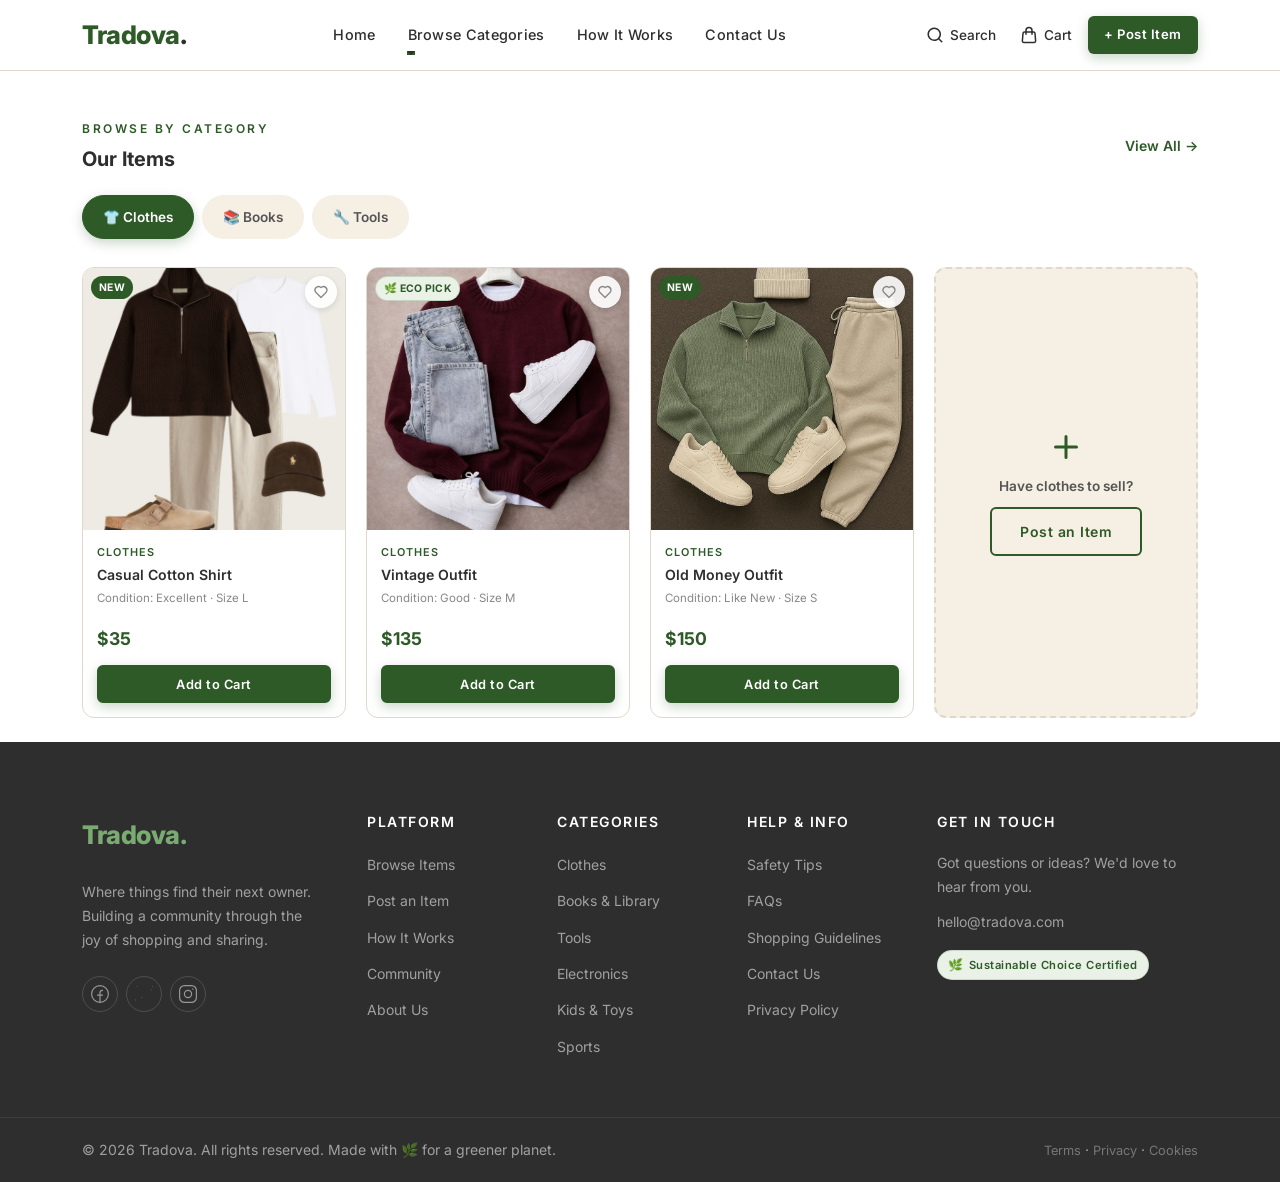
==== commit 7a62ae62: "," ====
--- a/items.html
+++ b/items.html
@@ -334,9 +334,9 @@
             <span class="item-category">Clothes</span>
             <h6 class="product-title">Casual Cotton Shirt</h6>
             <span class="item-condition">Condition: Excellent · Size L</span>
-            <strong style="color:var(--color-green); font-size: 1.1rem; margin: 0.25rem 0 0.5rem; display: block;">$110</strong>
+            <strong style="color:var(--color-green); font-size: 1.1rem; margin: 0.25rem 0 0.5rem; display: block;">$35</strong>
             <button class="btn btn-primary btn-sm w-100 add-to-cart-btn"
-              data-name="Casual Cotton Shirt" data-category="Clothes" data-price="110"
+              data-name="Casual Cotton Shirt" data-category="Clothes" data-price="35"
               data-img="images/Clothes/banner-image-1.jpg">Add to Cart</button>
           </div>
         </div>
@@ -452,6 +452,23 @@
             <button class="btn btn-primary btn-sm w-100 add-to-cart-btn"
               data-name="Classic Literature" data-category="Books" data-price="85"
               data-img="images/Books/eeee75a2f49b7beb0973bcd413a7eb3e.jpg">Add to Cart</button>
+          </div>
+        </div>
+
+        <div class="product-card">
+          <div class="product-card-img">
+            <img src="images/Books/Accounting Principles.jpeg" alt="Accounting Principles">
+            <button class="btn-icon btn-wishlist" aria-label="Save"><svg width="16" height="16" viewBox="0 0 24 24"><use xlink:href="#heart"></use></svg></button>
+            <span class="item-badge">New</span>
+          </div>
+          <div class="product-card-body">
+            <span class="item-category">Books</span>
+            <h6 class="product-title">Accounting Principles</h6>
+            <span class="item-condition">Condition: Excellent</span>
+            <strong style="color:var(--color-green); font-size: 1.1rem; margin: 0.25rem 0 0.5rem; display: block;">$35</strong>
+            <button class="btn btn-primary btn-sm w-100 add-to-cart-btn"
+              data-name="Accounting Principles" data-category="Books" data-price="35"
+              data-img="images/Books/Accounting Principles.jpeg">Add to Cart</button>
           </div>
         </div>
       </div>
